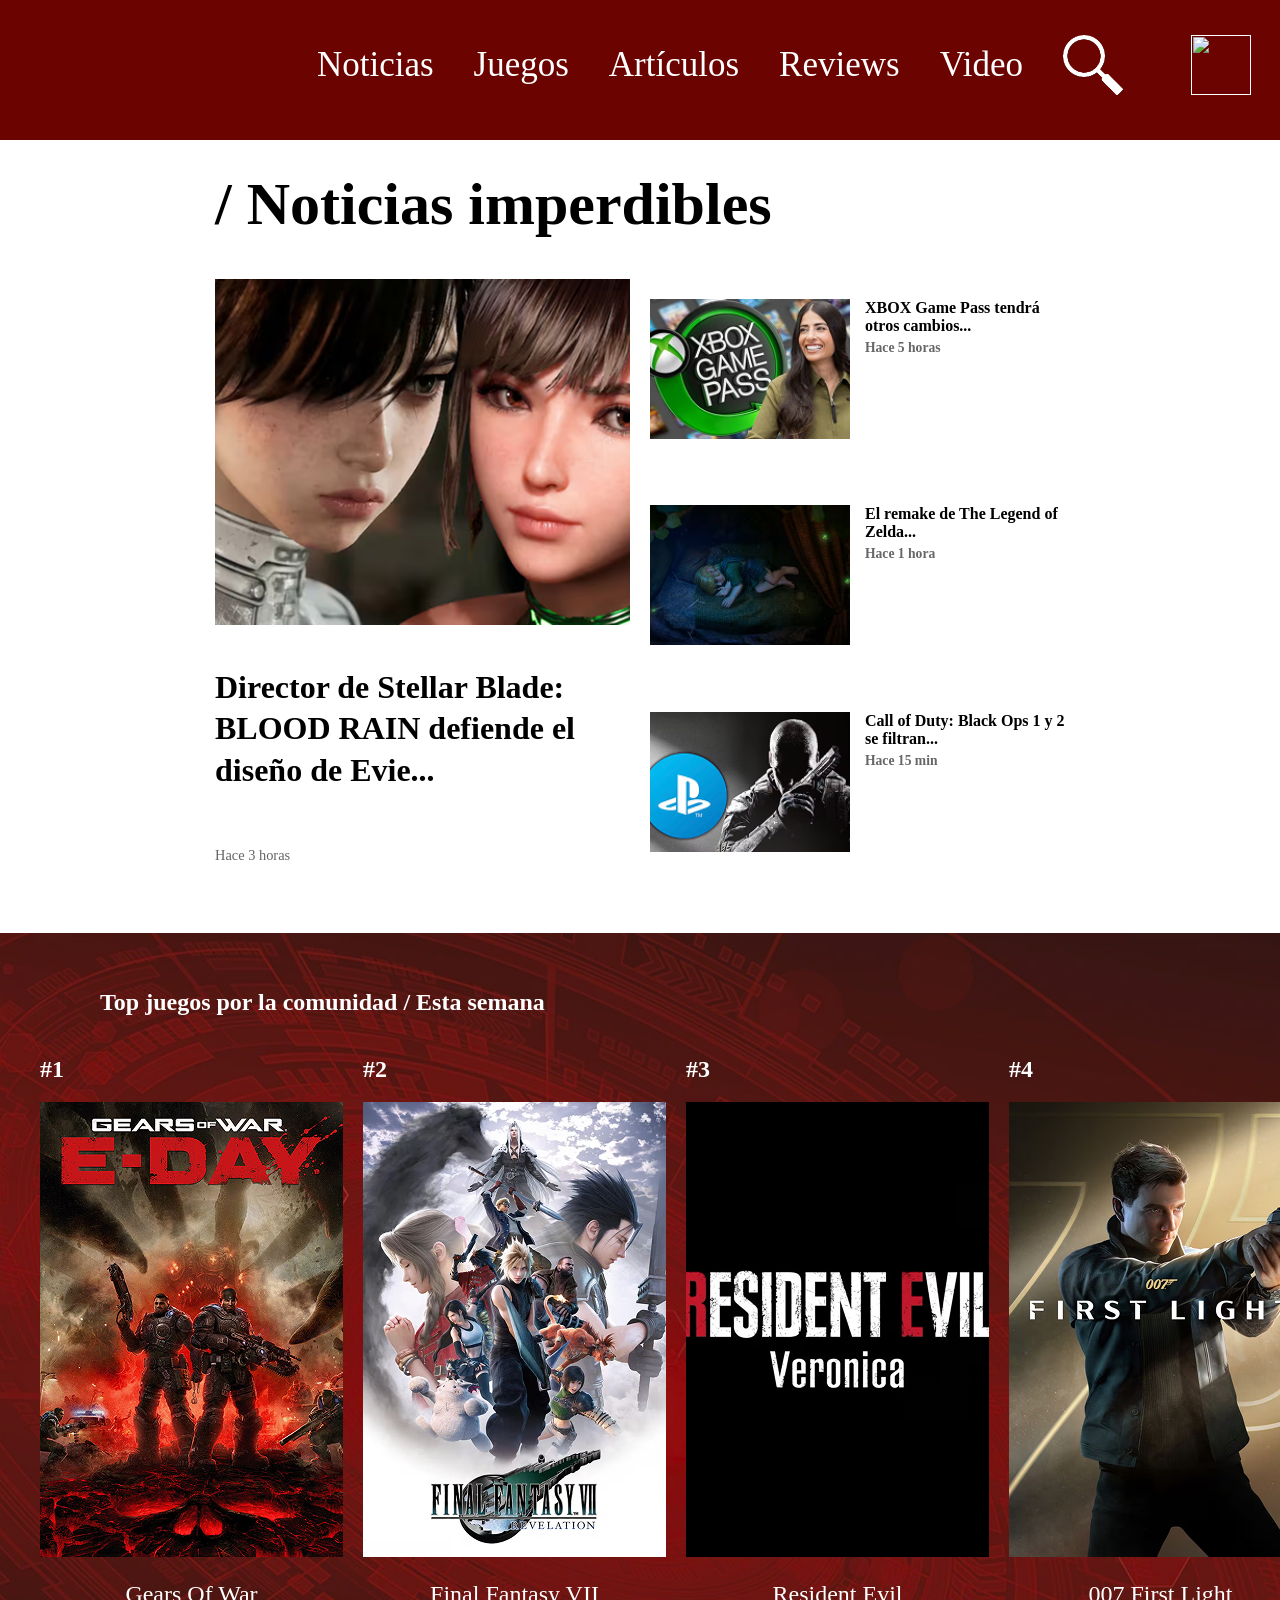
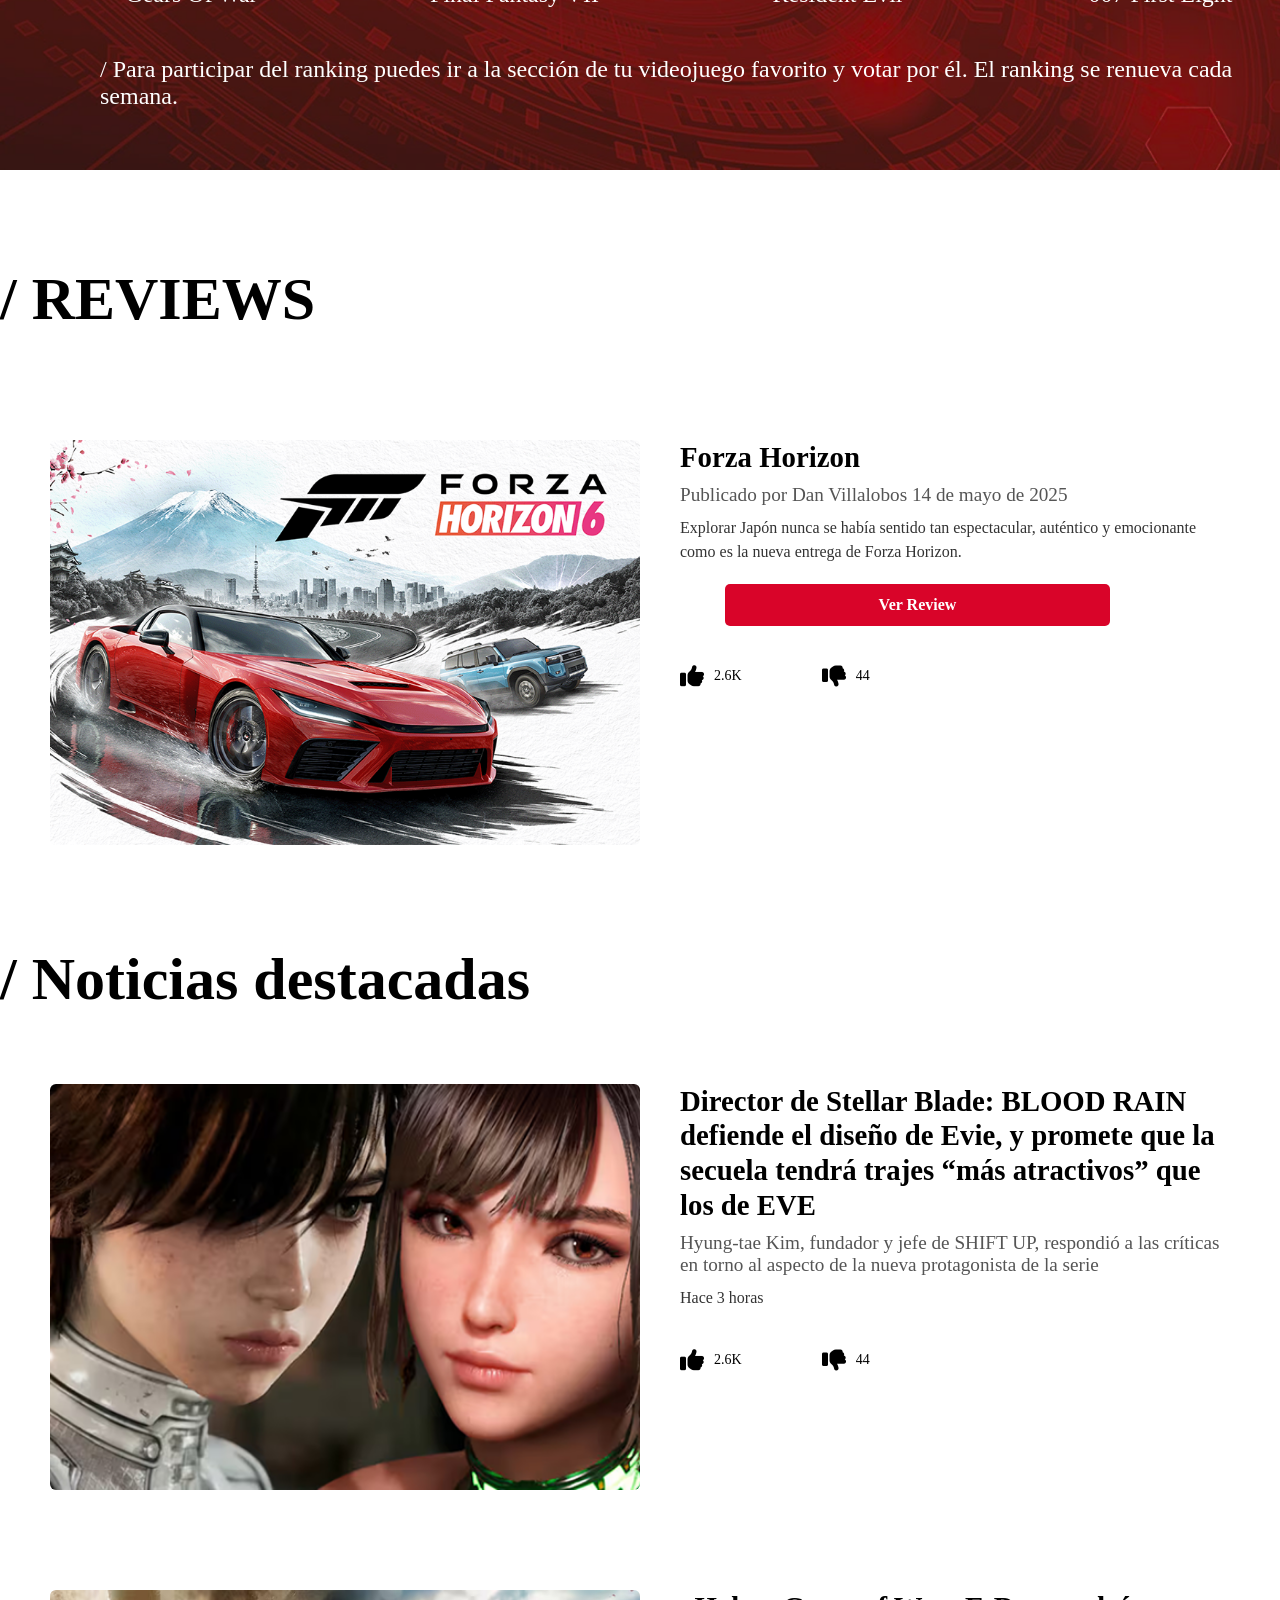
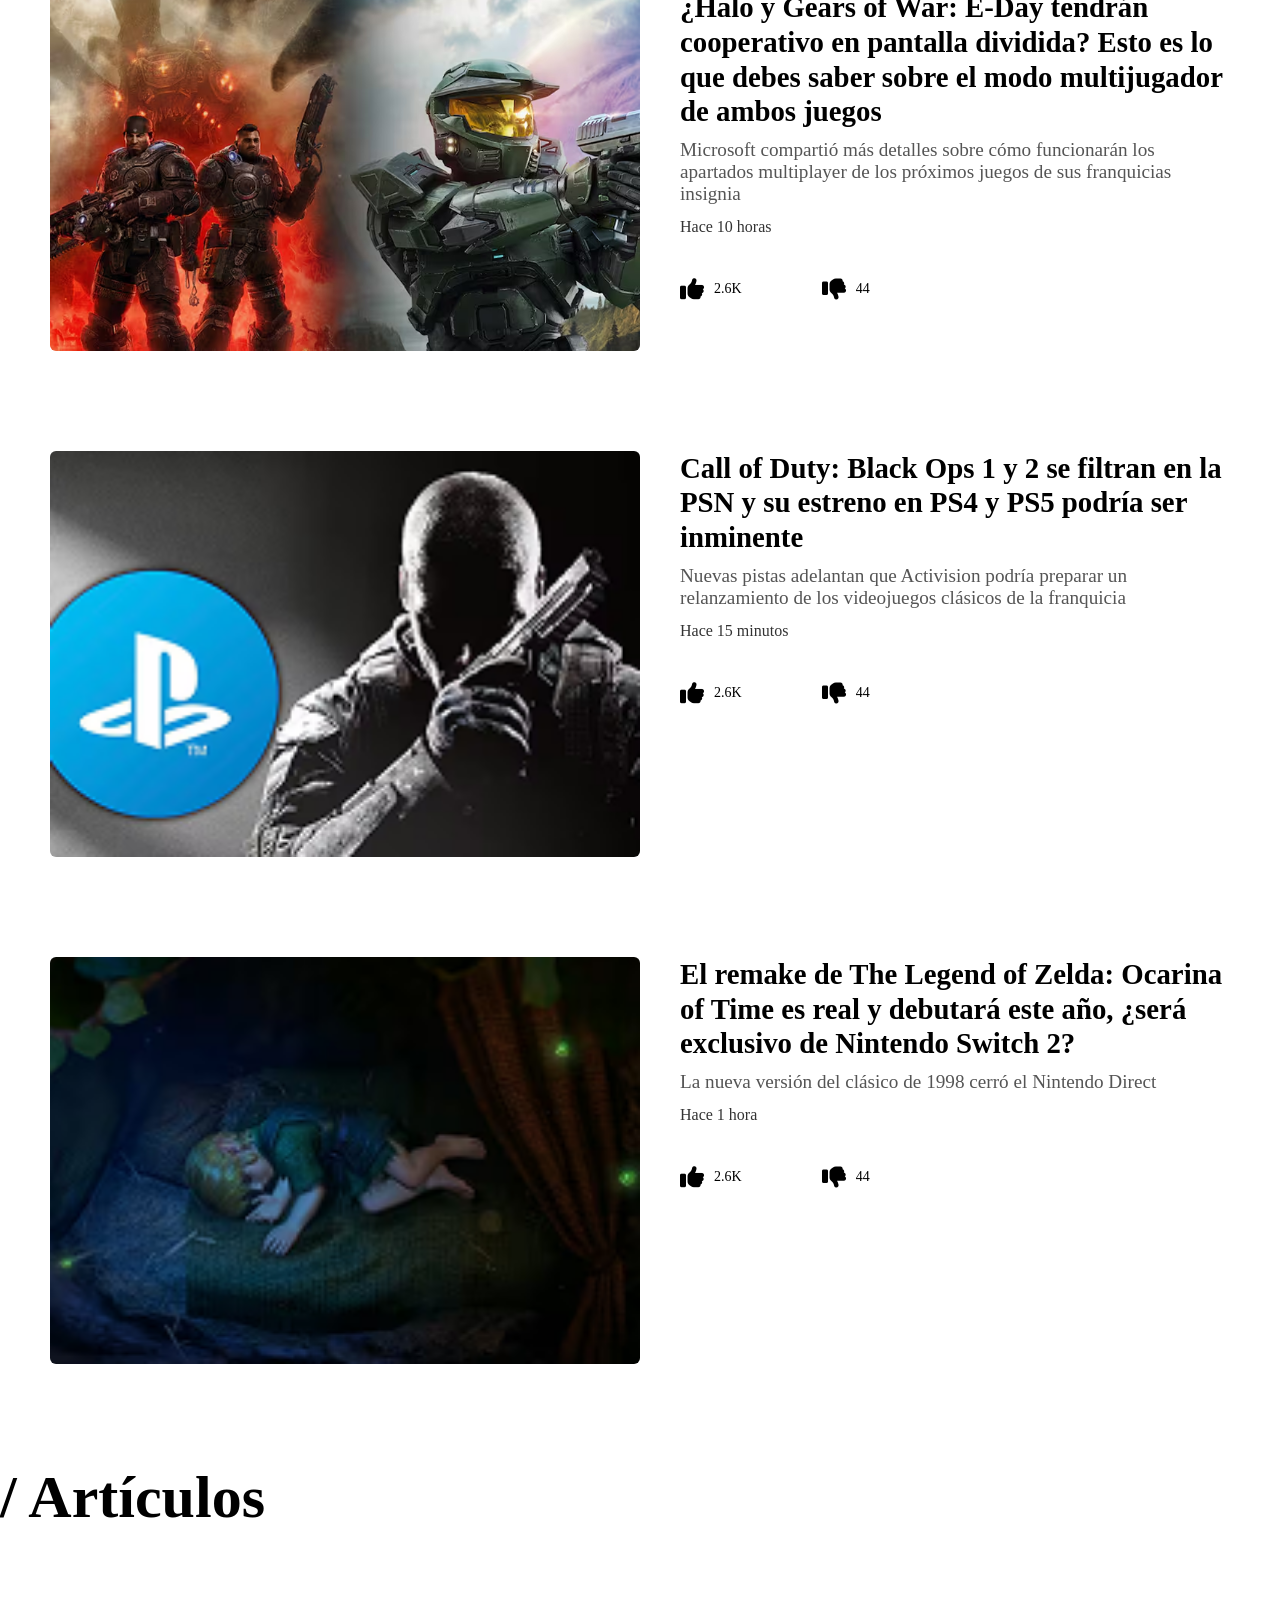
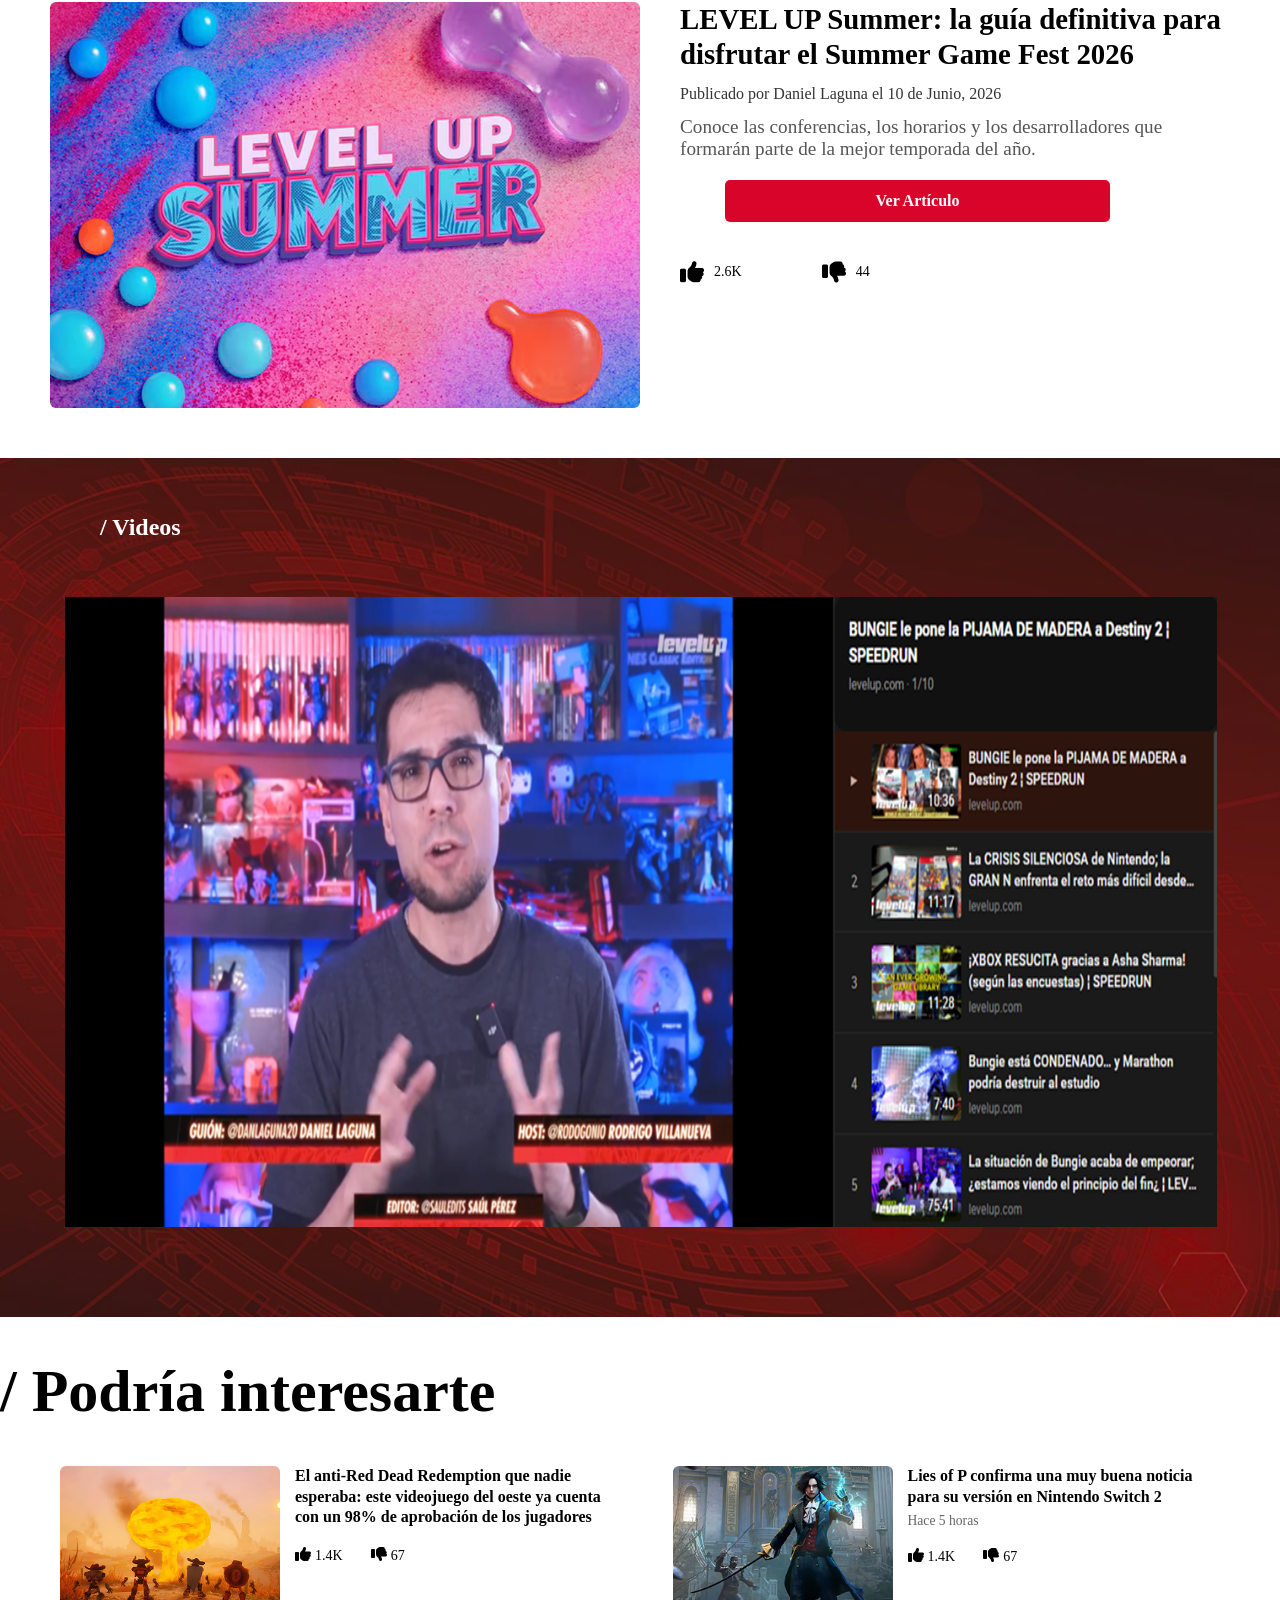
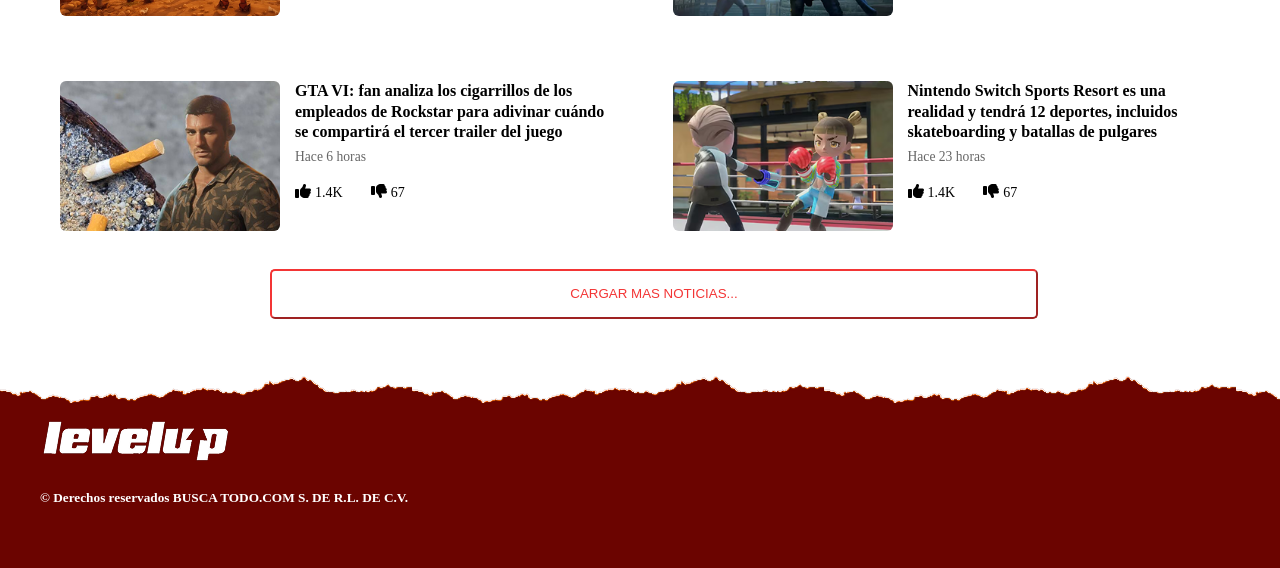
==== LevelUp/index.html @ 2a10799b "fix: ubicacion boton cargar noticias" ====
<html lang="es">
  <head>
    <title>LevelUp</title>
    <meta charset="UTF-8" />
    <meta name="viewport" content="width=device-width, initial-scale=1.0" />
    <meta name="description" content="LevelUp" />
    <link rel="stylesheet" href="estilitos.css" />

    <!-- Font Awesome -->
    <link
      rel="stylesheet"
      href="https://cdnjs.cloudflare.com/ajax/libs/font-awesome/6.5.1/css/all.min.css"
    />
    <meta name="viewport" content="width=device-width,initial-scale=1" />
  </head>
  <body>
    <header>
      <nav>
        <a href="./index.html" id="logo">
          <img src="imgs/Logo_LevelUp.png" alt="" />
        </a>
        <ul class="menu-nav">
          <li><a href="./Noticias.html">Noticias</a></li>
          <li><a href="./juegos.html">Juegos</a></li>
          <li><a href="./articulos.html">Artículos</a></li>
          <li><a href="./Reviews.html">Reviews</a></li>
          <li><a href="#Video">Video</a></li>
          <li>
            <p class="naveg-texto">Buscar</p>
            <img class="navegacion" src="Imgs/lupaNave.png" alt="" />
          </li>
        </ul>

        <a id="perfil-login" href="">
          <img class="perfil-img" src="imgs/perfilNo.png" alt="" />
        </a>
        <input type="checkbox" id="menu-toggle" />
        <label for="menu-toggle" class="hamburguesa">
          <span></span>
          <span></span>
          <span></span>
        </label>
      </nav>
    </header>
    <!-- SECCION DE NOTICIAS PRINCIPAL -->
    <section id="Noticias">
      <h1 class="títulosSección">/ Noticias imperdibles</h1>

      <article class="principal">
        <img src="./Imgs/1_Stellar_Blade.png" alt="" />
        <h2 class="títulosArtículos">
          Director de Stellar Blade: BLOOD RAIN defiende el diseño de Evie...
        </h2>
        <p>Hace 3 horas</p>
      </article>

      <article class="secundario">
        <img src="./Imgs/2_XBOX.png" alt="" />
        <h2 class="títulosArtículos">
          XBOX Game Pass tendrá otros cambios...
          <p>Hace 5 horas</p>
        </h2>
      </article>

      <article class="secundario">
        <img src="./Imgs/3.png" alt="" />
        <h2 class="títulosArtículos">
          El remake de The Legend of Zelda...
          <p>Hace 1 hora</p>
        </h2>
      </article>

      <article class="secundario">
        <img src="./Imgs/4_Call_Of_Duty.png" alt="" />
        <h2 class="títulosArtículos">
          Call of Duty: Black Ops 1 y 2 se filtran...
          <p>Hace 15 min</p>
        </h2>
      </article>
    </section>
    <br />
    <br />
    <br />
    <!-- SECCION CARRUSEL -->

    <section class="fondoCarrusel">
      <br />
      <br />
      <h1 class="títuloCarrusel">Top juegos por la comunidad / Esta semana</h1>
      <ul class="carrusel">
        <li>
          <h2 class="carrusel-pos">#1</h2>
          <img
            class="img-carrusel"
            src="./Imgs/Juegos/1_Gears_Of_War.png"
            alt=""
          />
          <p class="carrusel-nom">Gears Of War</p>
        </li>
        <li>
          <h2 class="carrusel-pos">#2</h2>
          <img
            class="img-carrusel"
            src="./Imgs/Juegos/2_Final_Fantasy_VII.png"
            alt=""
          />
          <p class="carrusel-nom">Final Fantasy VII</p>
        </li>
        <li>
          <h2 class="carrusel-pos">#3</h2>
          <img
            class="img-carrusel"
            src="./Imgs/Juegos/3_Resident_Evil.png"
            alt=""
          />
          <p class="carrusel-nom">Resident Evil</p>
        </li>
        <li>
          <h2 class="carrusel-pos">#4</h2>
          <img
            class="img-carrusel"
            src="./Imgs/Juegos/4_007_First_Light.png"
            alt=""
          />
          <p class="carrusel-nom">007 First Light</p>
        </li>
        <li>
          <h2 class="carrusel-pos">#5</h2>
          <img
            class="img-carrusel"
            src="./Imgs/Juegos/5_Ace_Combat.png"
            alt=""
          />
          <p class="carrusel-nom">Ace Combat</p>
        </li>
        <li>
          <h2 class="carrusel-pos">#6</h2>
          <img
            class="img-carrusel"
            src="./Imgs/Juegos/6_Mouse_P.I.png"
            alt=""
          />
          <p class="carrusel-nom">Mouse P.I</p>
        </li>
        <li>
          <h2 class="carrusel-pos">#7</h2>
          <img
            class="img-carrusel"
            src="./Imgs/Juegos/7_Realm_Of_Ink.png"
            alt=""
          />
          <p class="carrusel-nom">Realm Of Ink</p>
        </li>
        <li>
          <h2 class="carrusel-pos">#8</h2>
          <img
            class="img-carrusel"
            src="./Imgs/Juegos/8_Pokémon_Champions.png"
            alt=""
          />
          <p class="carrusel-nom">Pokémon Champions</p>
        </li>
        <li>
          <h2 class="carrusel-pos">#9</h2>
          <img
            class="img-carrusel"
            src="./Imgs/Juegos/9_Crimson_Desert.png"
            alt=""
          />
          <p class="carrusel-nom">Crimson Desert</p>
        </li>
        <li>
          <h2 class="carrusel-pos">#10</h2>
          <img
            class="img-carrusel"
            src="./Imgs/Juegos/10_Forza_Horizon_6.png"
            alt=""
          />
          <p class="carrusel-nom">Forza Horizon 6</p>
        </li>
      </ul>

      <p class="títuloCarrusel">
        / Para participar del ranking puedes ir a la sección de tu videojuego
        favorito y votar por él. El ranking se renueva cada semana.
      </p>
      <br />
      <br />
    </section>
    <br />
    <br />
    <br />
    <!-- SECCION REVIEWS -->
    <h1 class="títulosSección">/ REVIEWS</h1>
    <br />
    <br />
    <section>
      <article id="review-card">
        <img src="./Imgs/Review_Grande.png" alt="Imagen del juego" />
        <div class="contenido">
          <h1>Forza Horizon</h1>
          <h2>Publicado por Dan Villalobos 14 de mayo de 2025</h2>
          <p>
            Explorar Japón nunca se había sentido tan espectacular, auténtico y
            emocionante como es la nueva entrega de Forza Horizon.
          </p>
          <a href="Review.html" class="btn-review">Ver Review</a>
          <!-- Valoración -->

          <div class="rating-actions">
            <div class="reaction">
              <i class="fa-solid fa-thumbs-up"></i>
              <span>2.6K</span>
            </div>

            <div class="reaction">
              <i class="fa-solid fa-thumbs-down"></i>
              <span>44</span>
            </div>
          </div>
        </div>
      </article>
    </section>

    <!-- SECCION NOTICIAS DESTACADAS -->

    <section>
      <h1 class="títulosSección">/ Noticias destacadas</h1>

      <article id="review-card">
        <img src="./Imgs/1_Stellar_Blade.png" alt="Imagen del juego" />
        <div class="contenido">
          <h1>
            Director de Stellar Blade: BLOOD RAIN defiende el diseño de Evie, y
            promete que la secuela tendrá trajes “más atractivos” que los de EVE
          </h1>
          <h2>
            Hyung-tae Kim, fundador y jefe de SHIFT UP, respondió a las críticas
            en torno al aspecto de la nueva protagonista de la serie
          </h2>
          <p>Hace 3 horas</p>
          <!-- Valoración -->

          <div class="rating-actions">
            <div class="reaction">
              <i class="fa-solid fa-thumbs-up"></i>
              <span>2.6K</span>
            </div>

            <div class="reaction">
              <i class="fa-solid fa-thumbs-down"></i>
              <span>44</span>
            </div>
          </div>
        </div>
      </article>

      <article id="review-card">
        <img
          src="./Imgs/Noticias/Noticia_Halo_GOW.png"
          alt="Imagen del juego"
        />
        <div class="contenido">
          <a class="noticiaSuelta" href="./NoticiaSuelta.html"
            ><h1>
              ¿Halo y Gears of War: E-Day tendrán cooperativo en pantalla
              dividida? Esto es lo que debes saber sobre el modo multijugador de
              ambos juegos
            </h1></a
          >
          <h2>
            Microsoft compartió más detalles sobre cómo funcionarán los
            apartados multiplayer de los próximos juegos de sus franquicias
            insignia
          </h2>
          <p>Hace 10 horas</p>

          <!-- Valoración -->

          <div class="rating-actions">
            <div class="reaction">
              <i class="fa-solid fa-thumbs-up"></i>
              <span>2.6K</span>
            </div>

            <div class="reaction">
              <i class="fa-solid fa-thumbs-down"></i>
              <span>44</span>
            </div>
          </div>
        </div>
      </article>
      <article id="review-card">
        <img src="./Imgs/4_Call_Of_Duty.png" alt="Imagen del juego" />
        <div class="contenido">
          <h1>
            Call of Duty: Black Ops 1 y 2 se filtran en la PSN y su estreno en
            PS4 y PS5 podría ser inminente
          </h1>
          <h2>
            Nuevas pistas adelantan que Activision podría preparar un
            relanzamiento de los videojuegos clásicos de la franquicia
          </h2>
          <p>Hace 15 minutos</p>
          <!-- Valoración -->

          <div class="rating-actions">
            <div class="reaction">
              <i class="fa-solid fa-thumbs-up"></i>
              <span>2.6K</span>
            </div>

            <div class="reaction">
              <i class="fa-solid fa-thumbs-down"></i>
              <span>44</span>
            </div>
          </div>
        </div>
      </article>
      <article id="review-card">
        <img src="./Imgs/3.png" alt="Imagen del juego" />
        <div class="contenido">
          <h1>
            El remake de The Legend of Zelda: Ocarina of Time es real y debutará
            este año, ¿será exclusivo de Nintendo Switch 2?
          </h1>
          <h2>La nueva versión del clásico de 1998 cerró el Nintendo Direct</h2>
          <p>Hace 1 hora</p>
          <!-- Valoración -->

          <div class="rating-actions">
            <div class="reaction">
              <i class="fa-solid fa-thumbs-up"></i>
              <span>2.6K</span>
            </div>

            <div class="reaction">
              <i class="fa-solid fa-thumbs-down"></i>
              <span>44</span>
            </div>
          </div>
        </div>
      </article>
    </section>

    <!-- SECCIÓN ARTÍCULOS -->

    <section>
      <h1 class="títulosSección">/ Artículos</h1>
      <article id="review-card">
        <img src="./Imgs/Artículo_Grande.png" alt="Imagen del juego" />
        <div class="contenido">
          <h1>
            LEVEL UP Summer: la guía definitiva para disfrutar el Summer Game
            Fest 2026
          </h1>
          <p>Publicado por Daniel Laguna el 10 de Junio, 2026</p>
          <h2>
            Conoce las conferencias, los horarios y los desarrolladores que
            formarán parte de la mejor temporada del año.
          </h2>
          <a href="Review.html" class="btn-review">Ver Artículo</a>
          <!-- Valoración -->

          <div class="rating-actions">
            <div class="reaction">
              <i class="fa-solid fa-thumbs-up"></i>
              <span>2.6K</span>
            </div>

            <div class="reaction">
              <i class="fa-solid fa-thumbs-down"></i>
              <span>44</span>
            </div>
          </div>
        </div>
      </article>
    </section>

    <section class="fondoCarrusel">
      <br />
      <br />
      <h1 class="títuloCarrusel">/ Videos</h1>
      <br />
      <br />
      <article>
        <img class="video-img" src="./Imgs/Video_Grande.png" alt="" />
      </article>
      <br />
      <br />
      <br />
      <br />
      <br />
    </section>

    <h1 class="títulosSección">/ Podría interesarte</h1>

    <section class="podria-interesarte articulitos">
      <article>
        <img src="./Imgs/Podría interesarte/Anti-RDR.png" alt="" />
        <div class="texto">
          <h2 class="títulosArtículos">
            El anti-Red Dead Redemption que nadie esperaba: este videojuego del
            oeste ya cuenta con un 98% de aprobación de los jugadores
          </h2>
          <!-- Valoración -->

          <div class="rating-actions reacciónChiquita">
            <div>
              <i class="fa-solid fa-thumbs-up"></i>
              <span>1.4K</span>
            </div>

            <div>
              <i class="fa-solid fa-thumbs-down"></i>
              <span>67</span>
            </div>
          </div>
        </div>
      </article>

      <article>
        <img src="./Imgs/Podría interesarte/Lies_Of_P.png" alt="" />
        <div class="texto">
          <h2 class="títulosArtículos">
            Lies of P confirma una muy buena noticia para su versión en Nintendo
            Switch 2
          </h2>
          <p>Hace 5 horas</p>
          <!-- Valoración -->

          <div class="rating-actions reacciónChiquita">
            <div>
              <i class="fa-solid fa-thumbs-up"></i>
              <span>1.4K</span>
            </div>

            <div>
              <i class="fa-solid fa-thumbs-down"></i>
              <span>67</span>
            </div>
          </div>
        </div>
      </article>

      <article>
        <img src="./Imgs/Podría interesarte/GTA_VI.png" alt="" />
        <div class="texto">
          <h2 class="títulosArtículos">
            GTA VI: fan analiza los cigarrillos de los empleados de Rockstar
            para adivinar cuándo se compartirá el tercer trailer del juego
          </h2>
          <p>Hace 6 horas</p>
          <!-- Valoración -->

          <div class="rating-actions reacciónChiquita">
            <div>
              <i class="fa-solid fa-thumbs-up"></i>
              <span>1.4K</span>
            </div>

            <div>
              <i class="fa-solid fa-thumbs-down"></i>
              <span>67</span>
            </div>
          </div>
        </div>
      </article>

      <article>
        <img src="./Imgs/Podría interesarte/Nintendo_SSR.png" alt="" />
        <div class="texto">
          <h2 class="títulosArtículos">
            Nintendo Switch Sports Resort es una realidad y tendrá 12 deportes,
            incluidos skateboarding y batallas de pulgares
          </h2>
          <p>Hace 23 horas</p>
          <!-- Valoración -->

          <div class="rating-actions reacciónChiquita">
            <div>
              <i class="fa-solid fa-thumbs-up"></i>
              <span>1.4K</span>
            </div>

            <div>
              <i class="fa-solid fa-thumbs-down"></i>
              <span>67</span>
            </div>
          </div>
        </div>
      </article>
    </section>
    <br />
    <button class="cargarNoticias">CARGAR MAS NOTICIAS...</button>
    <br />
    <br />
    <br />
    <br />
    <footer>
      <a href="https://www.levelup.com/"
        ><img src="" alt="" />
        <img src="./Imgs/Logo_LevelUp.png" alt="" />
      </a>
      <h5>&copy; Derechos reservados BUSCA TODO.COM S. DE R.L. DE C.V.</h5>
    </footer>
  </body>
</html>
---- LevelUp/estilitos.css ----
/*@font-face {
  font-family: "Bebas Neue";
    src: url("./Fuentes/BebasNeue-Regular.ttf") TENGO QUE DESCARGARLA Y CALLATE VISUAL;
}

@font-face {
  font-family: "Roboto";
  src: url("./Fuentes/NoSéPeroParaLosPárrafos.ttf");
}*/
* {
  box-sizing: border-box;
}

html,
body {
  width: 100%;
  max-width: 100%;
  margin: 0;
  padding: 0;
  overflow-x: hidden;
}
a {
  text-decoration: none;
}
.header-espaciado {
  padding: 64px;
}

img {
  height: auto;
  display: block;
}

/*===== Barra de Navegacion =====*/

nav {
  position: fixed;
  top: 0;
  left: 0;
  width: 100%;
  background-color: #6b0400;
  z-index: 1;
  display: flex;
  justify-content: space-around;
}
nav a {
  color: #fff;
  display: flex;
  text-align: center;
  text-decoration: none;
}

nav ul {
  font-family: "Bebas Neue";
  font-size: 48px;
}

nav li {
  font-size: 35px;
  margin-right: 10px;
  margin-top: 45px;
  display: inline-block;
}

#logo {
  margin-top: auto;
  margin-bottom: auto;
  margin-right: 160px;
  object-fit: cover;
  width: 70px;
  height: 50px;
}

.menu-nav {
  display: flex;
  gap: 30px;
  list-style: none;
  margin: 0;
  padding: 0;
}

/* Ocultar checkbox y hamburguesa en desktop */
#menu-toggle,
.hamburguesa {
  display: none;
}

.hamburguesa {
  flex-direction: column;
  gap: 5px;
  cursor: pointer;
}

.hamburguesa span {
  width: 25px;
  height: 3px;
  background: #ffffff;
  transition: 0.3s;
}

.navegacion {
  width: 60px;
  height: 60px;
  margin-top: -10px;
  margin-bottom: 45px;
  filter: invert(100%);
}

.naveg-texto {
  display: none;
}

/*===== PERFIL LOGIN =====*/
.perfil-img {
  height: 60px;
  width: 60px;
  margin-top: 35px;
  margin-bottom: 45px;
}

/*===== SECCION NOTICIAS =====*/
.títulosSección {
  font-size: 60px;
}

.títulosArtículos {
  font-size: 40px;
}

.títulosArtículos:hover {
  color: #f33535;
}

#noticias {
  padding-top: 120px;
  display: grid;
  grid-template-columns: 1fr 1fr;
  grid-auto-rows: auto;
  gap: 20px;
  max-width: 850px;
  margin: 0 auto;
}

.títulosSección {
  grid-column: 1 / 3;
  margin-bottom: 20px;
}

/* Artículo grande - columna 1, filas 2 en adelante */
.principal {
  grid-column: 1 / 2;
  grid-row: 2 / span 3; /* Empieza en fila 2 y ocupa 3 filas */
  display: flex;
  flex-direction: column;
  gap: 15px;
  height: 600px;
}

.principal img {
  align-items: center;
  width: 100%;
  height: 100%;
  object-fit: cover;
}

.principal h2 {
  font-size: 2rem;
  line-height: 1.3;
}

.principal p {
  font-size: 0.9rem;
  color: #666;
}

/* Artículos chicos - columna 2 */
.secundario {
  grid-column: 2;
  display: flex;
  gap: 15px;
  margin-bottom: -29px;
  margin-top: 20px;
  align-items: flex-start;
}

.secundario img {
  width: 200px;
  height: 140px;
  object-fit: cover;
  flex-shrink: 0;
}

.secundario .títulosArtículos {
  font-size: 1rem;
  margin: 0;
}

.secundario p {
  font-size: 0.85rem;
  color: #666;
  margin-top: 5px;
}

.secundario .texto {
  display: flex;
  flex-direction: column;
  gap: 5px;
}

article {
  padding: 0;
  margin-bottom: 0;
}

p {
  font-size: 24px;
}

/*===== CARRUSEL =====*/
.carrusel img:hover {
  transition: 0.5s;
  border: 4px solid #f33535;
  scale: 1.1;
}
.títuloCarrusel {
  color: #fff;
  text-align: left;
  margin-left: 100px;
}
ul.carrusel {
  display: flex;
  overflow-x: scroll;
  scroll-snap-type: mandatory;
  scrollbar-width: none;
  list-style: none;
}
ul.carrusel li {
  margin-right: 20px;
  scroll-snap-align: start;
}
.fondoCarrusel {
  background-image: url("./Imgs/Top_Juegos.png");
  background-size: cover;
  background-position: center;
  background-repeat: no-repeat;
}
.carrusel-pos {
  color: white;
}
.carrusel-nom {
  color: white;
  text-align: center;
}

/*===== SECCIÓN REVIEWS =====*/

#review-card {
  display: flex;
  gap: 40px;
  align-items: flex-start;
  padding: 50px;
  border-radius: 8px;
}

#review-card img {
  width: 50%;
  height: 20%;
  object-fit: cover;
  flex-shrink: 0; /* Evita que la imagen se encoja */
  /*Del flex-shrink no sabía, gracias.*/
  border-radius: 6px;
}

.contenido {
  display: flex;
  flex-direction: column;
  gap: 10px;
}

.contenido h1 {
  color: black;
  font-size: 1.8rem;
  margin: 0;
  line-height: 1.2;
}

.contenido h1:hover {
  color: #f33535;
}

.contenido h2 {
  font-size: 1.2rem;
  margin: 0;
  font-weight: 400;
  color: #555;
}

.contenido p {
  font-size: 1rem;
  margin: 0;
  color: #333;
  line-height: 1.5;
}

.btn-review {
  display: inline-block;
  background: #d90429; /* Rojo */
  color: white;
  padding: 12px 24px;
  text-decoration: none;
  border-radius: 5px;
  font-weight: 600;
  width: 70%;
  height: 20%;
  margin-top: 10px;
  margin-left: 45px;
  transition: background 0.2s;
  text-align: center;
}

.btn-review:hover {
  background: #a0031f; /* Rojo más oscuro al pasar el mouse */
}

/*===== SECCION NOTICIAS DESTACADOS =====*/

/*===== SECCION ARTÍCULOS =====*/

/*===== SECCION VIDEOS =====*/
.video-img {
  width: 90%;
  height: 70%;
  margin-left: 65px;
}

/*===== PODRÍA INTERESARTE =====*/

.podria-interesarte {
  display: grid;
  grid-template-columns: 1fr 1fr; /* 2 columnas iguales */
  gap: 25px;
  max-width: 1200px;
  margin: 0 auto;
}

.podria-interesarte article {
  display: flex;
  gap: 15px;
  align-items: flex-start;
  padding: 20px;
  margin-left: 0px;
}

.podria-interesarte article img {
  width: 220px;
  height: 150px;
  object-fit: cover;
  flex-shrink: 0;
  border-radius: 6px;
}

.podria-interesarte .texto {
  display: flex;
  flex-direction: column;
  gap: 6px;
}

.podria-interesarte .títulosArtículos {
  font-size: 1rem;
  margin: 0;
  line-height: 1.3;
}

.podria-interesarte p {
  font-size: 0.85rem;
  color: #666;
  margin: 0;
}

/* ----- VALORACIÓN ----- */

.rating {
  text-align: center;
  margin-bottom: 50px;
}

.rating h3 {
  margin-bottom: 25px;
  margin-left: -280px;
  font-size: 20px;
}

.rating-actions {
  display: flex;
  flex-direction: row;
  justify-content: start;
  align-items: center;
  margin-top: 28px;
  gap: 80px;
}

.reaction {
  display: flex;
  align-items: center;
  gap: 10px;
}

.reaction i {
  font-size: 24px;
  color: black;
}

.reaction span {
  font-size: 14px;
}

/* ----- Versión chiquita. ----- */

.reacciónChiquita {
  font-size: 16px;
  display: flex;
  flex-direction: row;
  align-items: center;
  justify-content: left;
  margin-top: 12px;
  gap: 28px;
}

.reacciónChiquita span {
  font-size: 14px;
}

/*===== PIE DE PÁGINA =====*/

footer {
  background-image: url("./Imgs/Textura_Footer_Mobile.png");
  color: #fff;
  text-align: left;
  padding: 40px;
}

html {
  scroll-behavior: smooth;
}

.cargarNoticias {
  width: 60%;
  height: 50px;
  display: inline-block;
  background: white;
  color: #f33535;
  border-color: #f33535;
  padding: 12px 24px;
  text-decoration: none;
  border-radius: 5px;
  margin-left: 270px;
}

.cargarNoticias:hover {
  background: #f33535;
  color: white;
  cursor: pointer;
  border-color: transparent;
}

/* Responsive para 412px x 932px */
@media (max-width: 412px) {
  /*NAV MOBILE*/
  nav {
    height: 80px;
  }
  .menu-nav {
    position: absolute;
    top: 100%;
    left: 85px;
    right: 0;
    background: #000000;
    flex-direction: column;
    gap: 0;
    display: none;
    border-top: 1px solid #ddd;
    z-index: 100;
    width: 80%;
  }
  #logo {
    order: 1;
    width: 30px;
    height: 50px;
    margin-top: 15px;
  }
  .navegacion {
    order: 3;
    width: 30px;
    height: 30px;
    margin-left: auto;
    margin-right: 60px;
    margin-top: -55px;
    filter: invert(100%);
  }
  .naveg-texto {
    font-family: "Bebas Neue";
    display: block;
    font-size: 40px;
    color: white;
    margin-top: 0px;
    margin-bottom: 25px;
    margin-left: 100px;
  }
  #perfil-login {
    order: 4;
    align-items: center;
    margin-left: 0px;
    margin-top: 25px;
  }
  .perfil-img {
    width: 30px;
    height: 30px;
    margin-top: auto;
    margin-left: 15px;
  }
  .menu-nav li a {
    display: block;
    padding: 15px 20px;
    border-bottom: 1px solid #eee;
  }

  .hamburguesa {
    display: flex;
    order: 4;
    margin-top: 30px;
    color: #fff;
  }
  nav:has(#menu-toggle:checked) .menu-nav {
    display: flex;
  }
  nav:has(#menu-toggle:checked) .hamburguesa span:nth-child(1) {
    transform: rotate(45deg) translate(8px, 8px);
  }
  nav:has(#menu-toggle:checked) .hamburguesa span:nth-child(2) {
    opacity: 0;
  }
  nav:has(#menu-toggle:checked) .hamburguesa span:nth-child(3) {
    transform: rotate(-45deg) translate(7px, -7px);
  }
  /*===== SECCION NOTICIAS =====*/
  .títulosSección {
    font-size: 35px;
    margin-left: 30px;
  }

  .títulosArtículos {
    font-size: 40px;
  }

  .títulosArtículos:hover {
    color: #f33535;
  }
  /* seccion noticias */

  #noticias {
    padding-top: 120px;
    display: grid;
    gap: 20px;
    max-width: 400px;
    grid-template-columns: 0fr 0fr;
    grid-auto-rows: auto;
    margin-bottom: auto;
  }

  .títulosSección {
    grid-column: 1 / 3;
    margin-bottom: 20px;
  }

  .principal {
    grid-column: 2 / 2;
    grid-row: 2 / span 3;
    display: flex;
    flex-direction: column;
    gap: 15px;
    width: 300px;
    height: 310px;
    margin-left: 30px;
  }

  .principal img {
    align-items: center;
    width: 100%;
    height: 85%;
    object-fit: contain;
  }

  .principal h2 {
    font-size: 15px;
    line-height: 1.3;
    width: 300px;
  }

  .principal p {
    font-size: 0.9rem;
    color: #666;
    width: 300px;
  }

  /* Artículos chicos - columna 2 */
  .secundario {
    grid-column: 2;
    display: flex;
    gap: 15px;
    margin-bottom: -29px;
    margin-top: 20px;
    width: 320px;
    height: 120px;
    align-items: flex-start;
  }

  .secundario img {
    width: 140px;
    height: 100px;
    object-fit: cover;
    flex-shrink: 0;
  }

  .secundario .títulosArtículos {
    font-size: 15px;
    margin: 0;
  }

  .secundario p {
    font-size: 10px;
    color: #666;
    margin-top: 5px;
  }

  .secundario .texto {
    display: flex;
    flex-direction: column;
    gap: 5px;
  }

  article {
    padding: 0;
    margin-bottom: 0;
  }

  p {
    font-size: 24px;
  }

  /*===== CARRUSEL =====*/
  .carrusel img:hover {
    transition: 0.5s;
    border: 4px solid #f33535;
    scale: 1.1;
  }
  .img-carrusel {
    width: 210px;
    height: 310px;
  }
  .títuloCarrusel {
    color: #fff;
    text-align: left;
    margin-left: 20px;
    font-size: 20px;
  }
  ul.carrusel {
    display: flex;
    overflow-x: scroll;
    scroll-snap-type: mandatory;
    scrollbar-width: none;
    list-style: none;
  }
  ul.carrusel li {
    margin-right: 20px;
    scroll-snap-align: start;
  }
  .fondoCarrusel {
    background-image: url("./Imgs/Top_Juegos.png");
    background-size: cover;
    background-position: center;
    background-repeat: no-repeat;
  }
  .carrusel-pos {
    color: white;
    font-size: 25px;
  }
  .carrusel-nom {
    color: white;
    text-align: center;
    font-size: 25px;
  }

  /*===== review mobioñe =====*/

  #review-card {
    display: flex;
    gap: 25px;
    flex-direction: column;
    align-items: stretch;
    padding: 30px;
    border-radius: 8px;
  }

  #review-card img {
    width: 100%;
    height: 280px;
    object-fit: cover;
    flex-shrink: 0; /* Evita que la imagen se encoja */
    /*Del flex-shrink no sabía, gracias.*/
    border-radius: 6px;
  }

  .contenido {
    display: flex;
    flex-direction: column;
    gap: 10px;
    align-items: flex-start;
  }

  .contenido h1 {
    font-size: 1.8rem;
    margin: 0;
    line-height: 1.2;
  }

  .contenido h2 {
    font-size: 1.2rem;
    margin: 0;
    font-weight: 400;
    color: #555;
  }

  .contenido p {
    font-size: 1rem;
    margin: 0;
    color: #333;
    line-height: 1.5;
  }

  .btn-review {
    display: inline-block;
    background: #d90429; /* Rojo */
    color: white;
    padding: 12px 24px;
    text-decoration: none;
    border-radius: 5px;
    font-weight: 600;
    width: auto;
    height: 2auto;
    margin-top: 10px;
    margin-left: 0px;
    transition: background 0.2s;
    text-align: center;
    align-self: flex-start;
  }

  .btn-review:hover {
    background: #a0031f; /* Rojo más oscuro al pasar el mouse */
  }

  /* seccion videos */

  .video-img {
    width: 350px;
    height: 200px;
    margin-left: 30px;
  }

  /*===== PODRIA INTERESARTE =====*/

  .podria-interesarte {
    display: flex;
    flex-direction: column;
    grid-template-columns: 1fr 1fr; /* 2 columnas iguales */
    gap: 25px;
    max-width: 1200px;
    margin: 0 auto;
  }

  .podria-interesarte article {
    display: flex;
    gap: 15px;
    align-items: flex-start;
    padding: 20px;
    margin-left: 0px;
  }

  .podria-interesarte article img {
    width: 220px;
    height: 150px;
    object-fit: cover;
    flex-shrink: 0;
    border-radius: 6px;
  }

  .podria-interesarte .texto {
    display: flex;
    flex-direction: column;
    gap: 6px;
  }

  .podria-interesarte .títulosArtículos {
    font-size: 15px;
    margin: 0;
    line-height: 1.3;
  }

  .podria-interesarte p {
    font-size: 0.85rem;
    color: #666;
    margin: 0;
  }

  .cargarNoticias {
    width: 100%;
    height: 50px;
    display: inline-block;
    background: white; /* Rojo */
    color: #d90429;
    border-color: #d90429;
    padding: 12px 24px;
    text-decoration: none;
    border-radius: 5px;
  }

  .títulosArtículos {
    font-size: 40px;
  }

  .títulosArtículos:hover {
    color: #f33535;
  }
  /* seccion noticias */

  #noticias {
    padding-top: 120px;
    display: grid;
    gap: 20px;
    max-width: 400px;
    grid-template-columns: 0fr 0fr;
    grid-auto-rows: auto;
    margin-bottom: auto;
  }

  .títulosSección {
    grid-column: 1 / 3;
    margin-bottom: 20px;
  }

  .principal {
    grid-column: 2 / 2;
    grid-row: 2 / span 3;
    display: flex;
    flex-direction: column;
    gap: 15px;
    width: 300px;
    height: 310px;
    margin-left: 30px;
  }

  .principal img {
    align-items: center;
    width: 100%;
    height: 85%;
    object-fit: contain;
  }

  .principal h2 {
    font-size: 15px;
    line-height: 1.3;
    width: 300px;
  }

  .principal p {
    font-size: 0.9rem;
    color: #666;
    width: 300px;
  }

  /* Artículos chicos - columna 2 */
  .secundario {
    grid-column: 2;
    display: flex;
    gap: 15px;
    margin-bottom: -29px;
    margin-top: 20px;
    width: 320px;
    height: 120px;
    align-items: flex-start;
  }

  .secundario img {
    width: 140px;
    height: 100px;
    object-fit: cover;
    flex-shrink: 0;
  }

  .secundario .títulosArtículos {
    font-size: 15px;
    margin: 0;
  }

  .secundario p {
    font-size: 10px;
    color: #666;
    margin-top: 5px;
  }

  .secundario .texto {
    display: flex;
    flex-direction: column;
    gap: 5px;
  }

  article {
    padding: 0;
    margin-bottom: 0;
  }

  p {
    font-size: 24px;
  }

  /*===== CARRUSEL =====*/
  .carrusel img:hover {
    transition: 0.5s;
    border: 4px solid #f33535;
    scale: 1.1;
  }
  .img-carrusel {
    width: 210px;
    height: 310px;
  }
  .títuloCarrusel {
    color: #fff;
    text-align: left;
    margin-left: 20px;
    font-size: 20px;
  }
  ul.carrusel {
    display: flex;
    overflow-x: scroll;
    scroll-snap-type: mandatory;
    scrollbar-width: none;
    list-style: none;
  }
  ul.carrusel li {
    margin-right: 20px;
    scroll-snap-align: start;
  }
  .fondoCarrusel {
    background-image: url("./Imgs/Top_Juegos.png");
    background-size: cover;
    background-position: center;
    background-repeat: no-repeat;
  }
  .carrusel-pos {
    color: white;
    font-size: 25px;
  }
  .carrusel-nom {
    color: white;
    text-align: center;
    font-size: 25px;
  }

  /*===== review mobioñe =====*/

  #review-card {
    display: flex;
    gap: 25px;
    flex-direction: column;
    align-items: stretch;
    padding: 30px;
    border-radius: 8px;
  }

  #review-card img {
    width: 100%;
    height: 280px;
    object-fit: cover;
    flex-shrink: 0; /* Evita que la imagen se encoja */
    /*Del flex-shrink no sabía, gracias.*/
    border-radius: 6px;
  }

  .contenido {
    display: flex;
    flex-direction: column;
    gap: 10px;
    align-items: flex-start;
  }

  .contenido h1 {
    font-size: 1.8rem;
    margin: 0;
    line-height: 1.2;
  }

  .contenido h2 {
    font-size: 1.2rem;
    margin: 0;
    font-weight: 400;
    color: #555;
  }

  .contenido p {
    font-size: 1rem;
    margin: 0;
    color: #333;
    line-height: 1.5;
  }

  .btn-review {
    display: inline-block;
    background: #d90429; /* Rojo */
    color: white;
    padding: 12px 24px;
    text-decoration: none;
    border-radius: 5px;
    font-weight: 600;
    width: auto;
    height: 2auto;
    margin-top: 10px;
    margin-left: 0px;
    transition: background 0.2s;
    text-align: center;
    align-self: flex-start;
  }

  .btn-review:hover {
    background: #a0031f; /* Rojo más oscuro al pasar el mouse */
  }

  /* seccion videos */

  .video-img {
    width: 350px;
    height: 200px;
    margin-left: 30px;
  }

  /*===== PODRIA INTERESARTE =====*/

  .podria-interesarte {
    display: flex;
    flex-direction: column;
    grid-template-columns: 1fr 1fr; /* 2 columnas iguales */
    gap: 25px;
    max-width: 1200px;
    margin: 0 auto;
  }

  .podria-interesarte article {
    display: flex;
    gap: 15px;
    align-items: flex-start;
    padding: 20px;
    margin-left: 0px;
  }

  .podria-interesarte article img {
    width: 220px;
    height: 150px;
    object-fit: cover;
    flex-shrink: 0;
    border-radius: 6px;
  }

  .podria-interesarte .texto {
    display: flex;
    flex-direction: column;
    gap: 6px;
  }

  .podria-interesarte .títulosArtículos {
    font-size: 15px;
    margin: 0;
    line-height: 1.3;
  }

  .podria-interesarte p {
    font-size: 0.85rem;
    color: #666;
    margin: 0;
  }
}
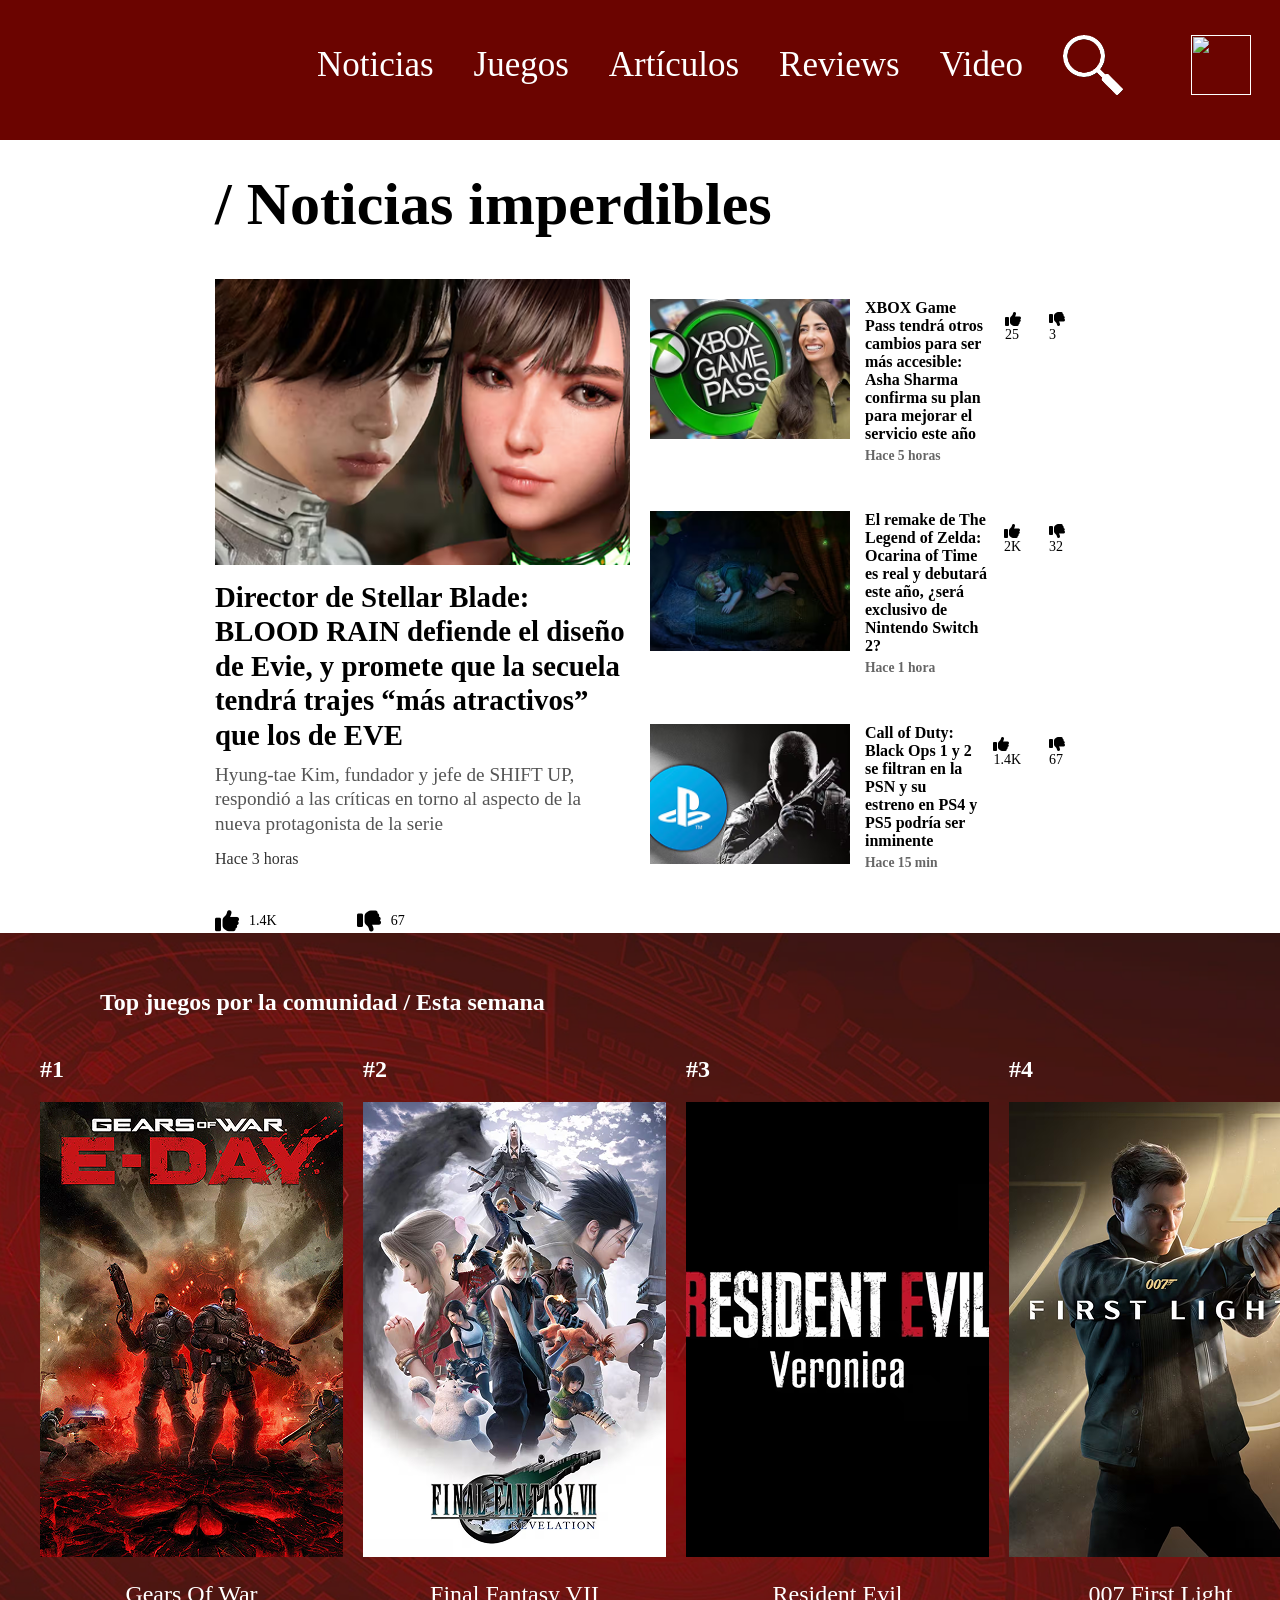
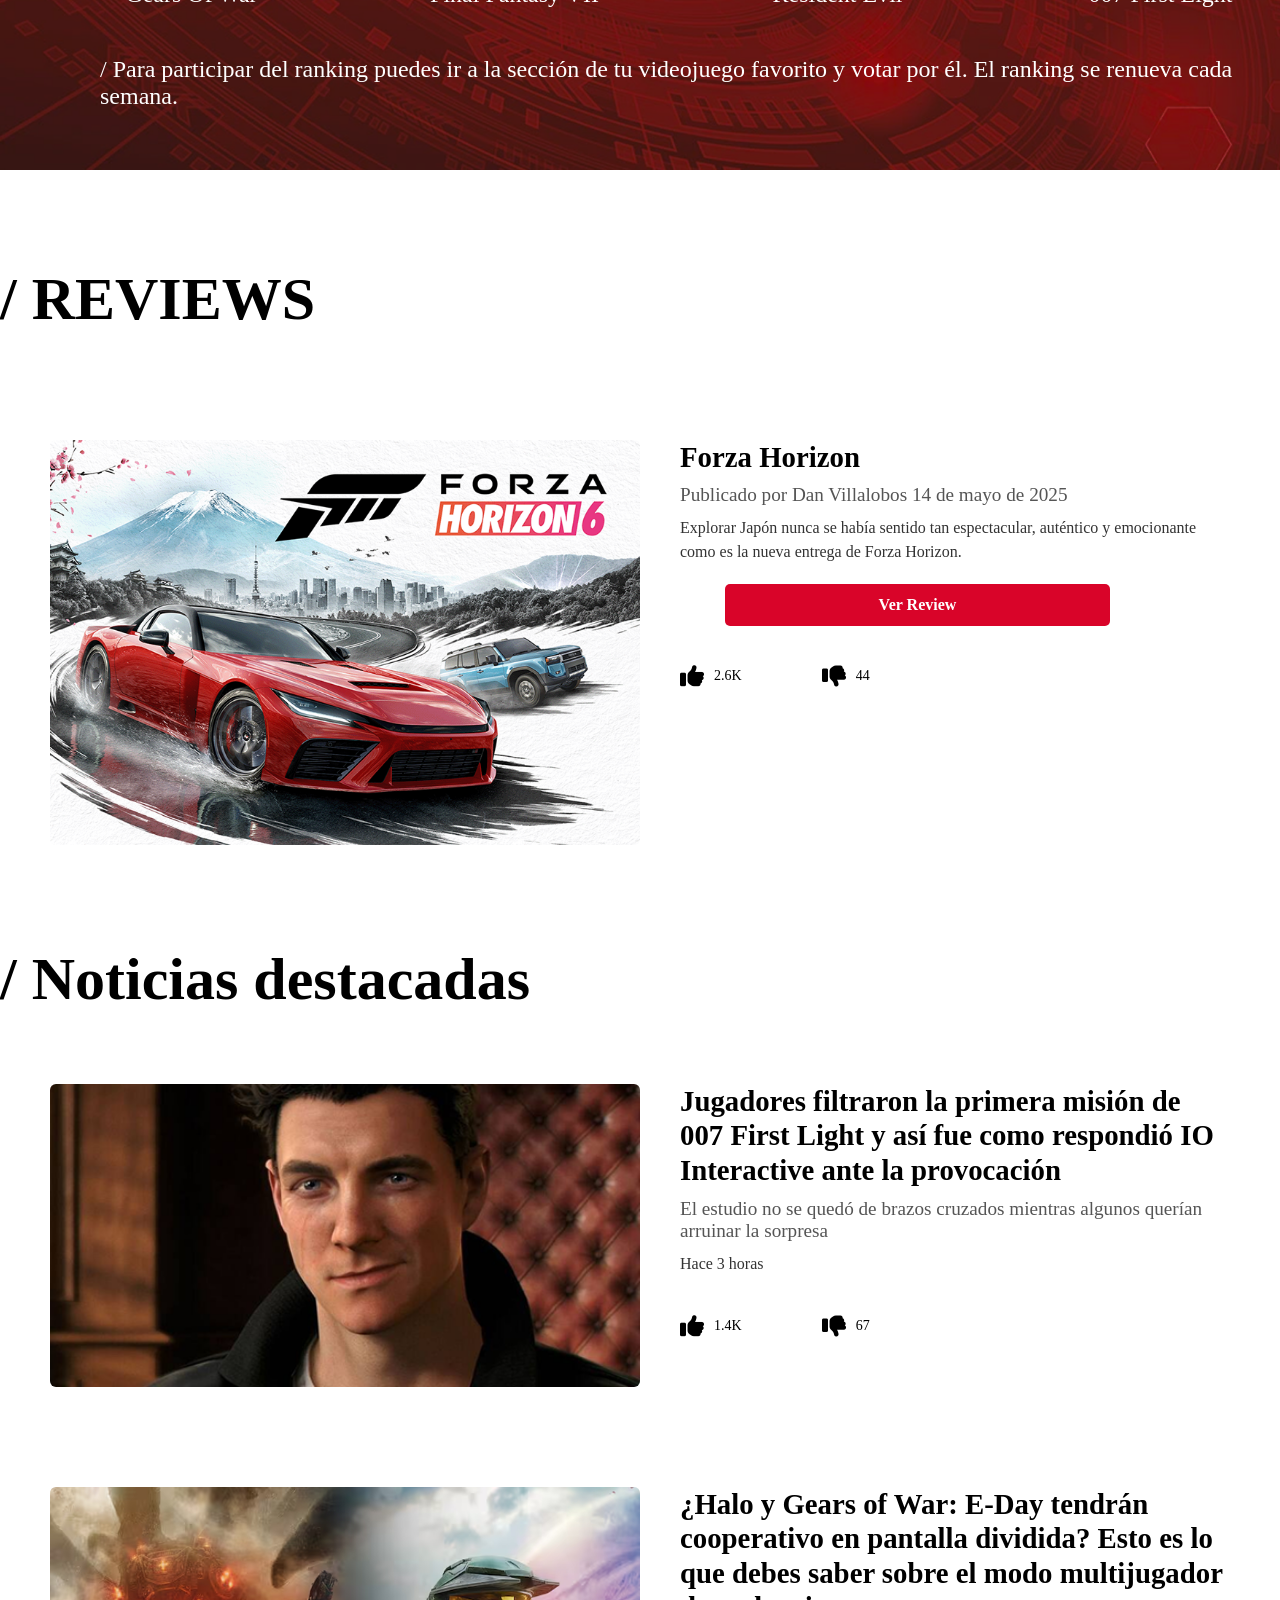
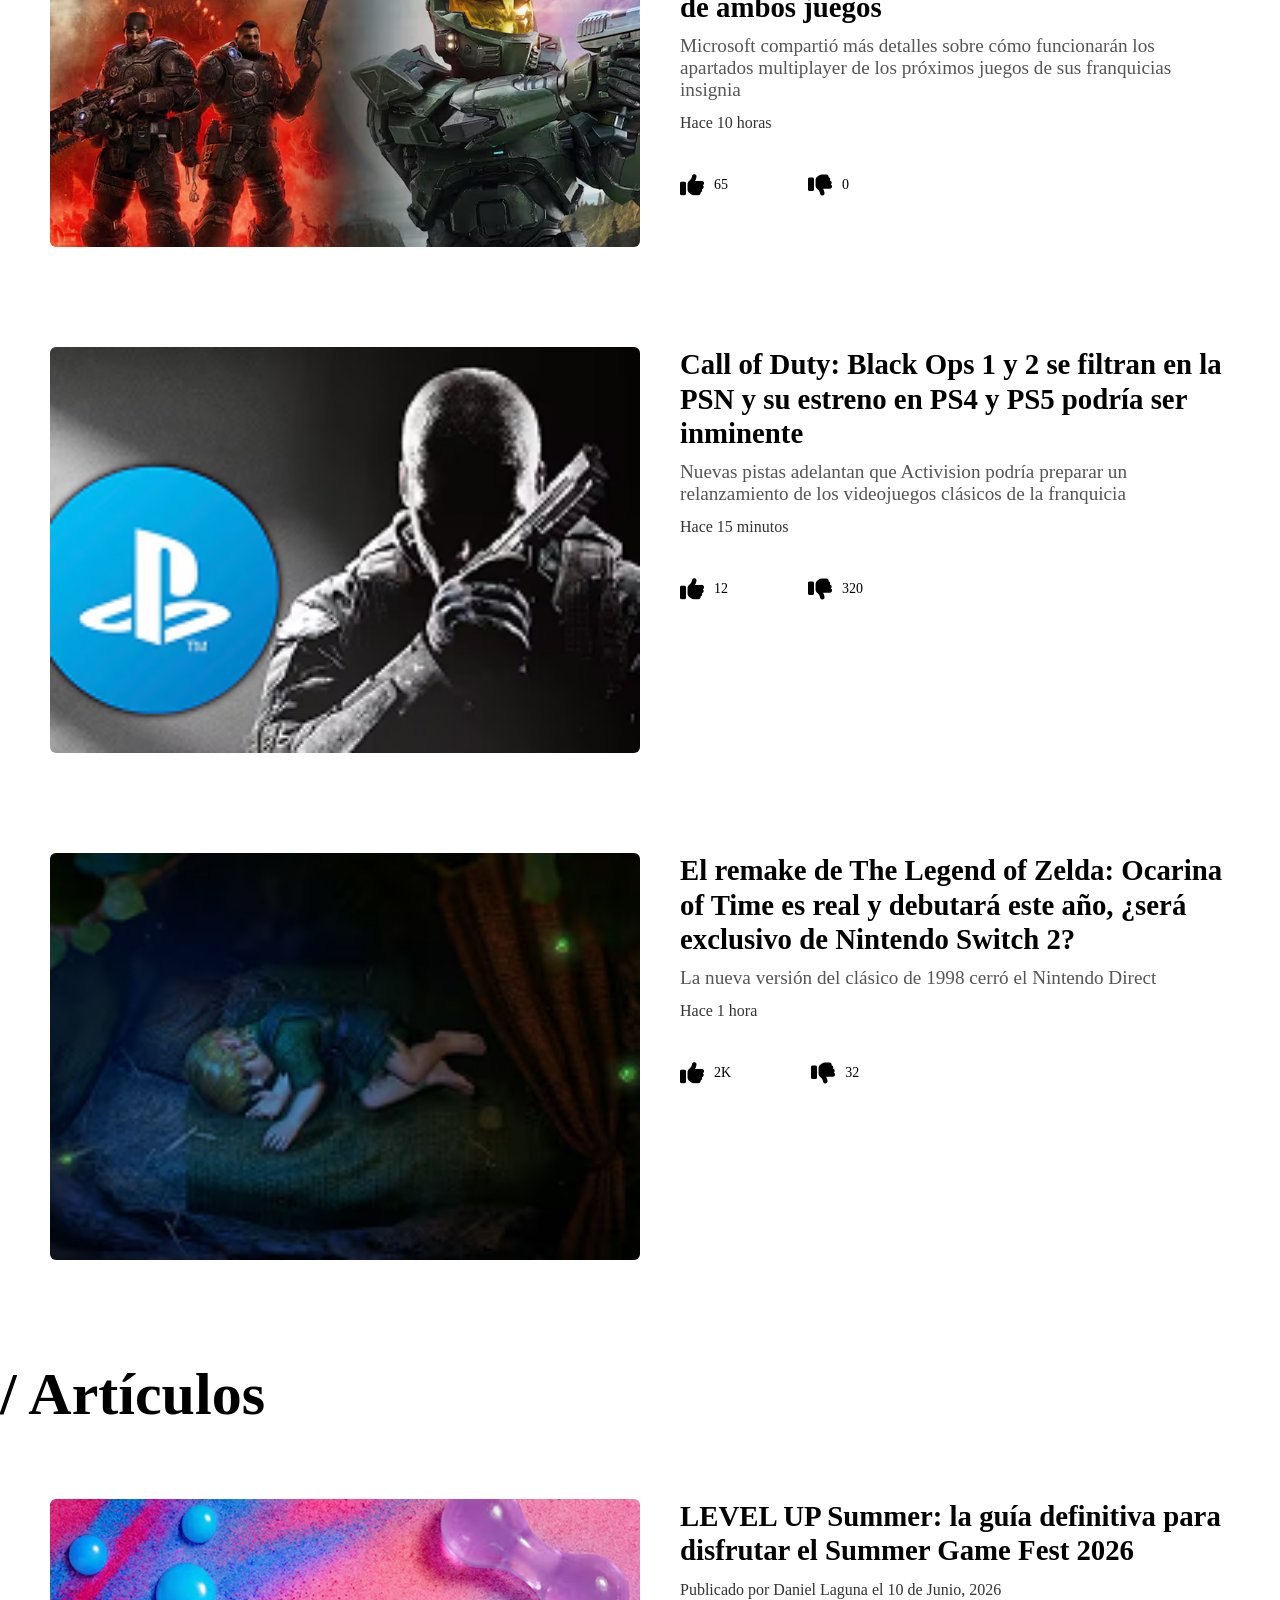
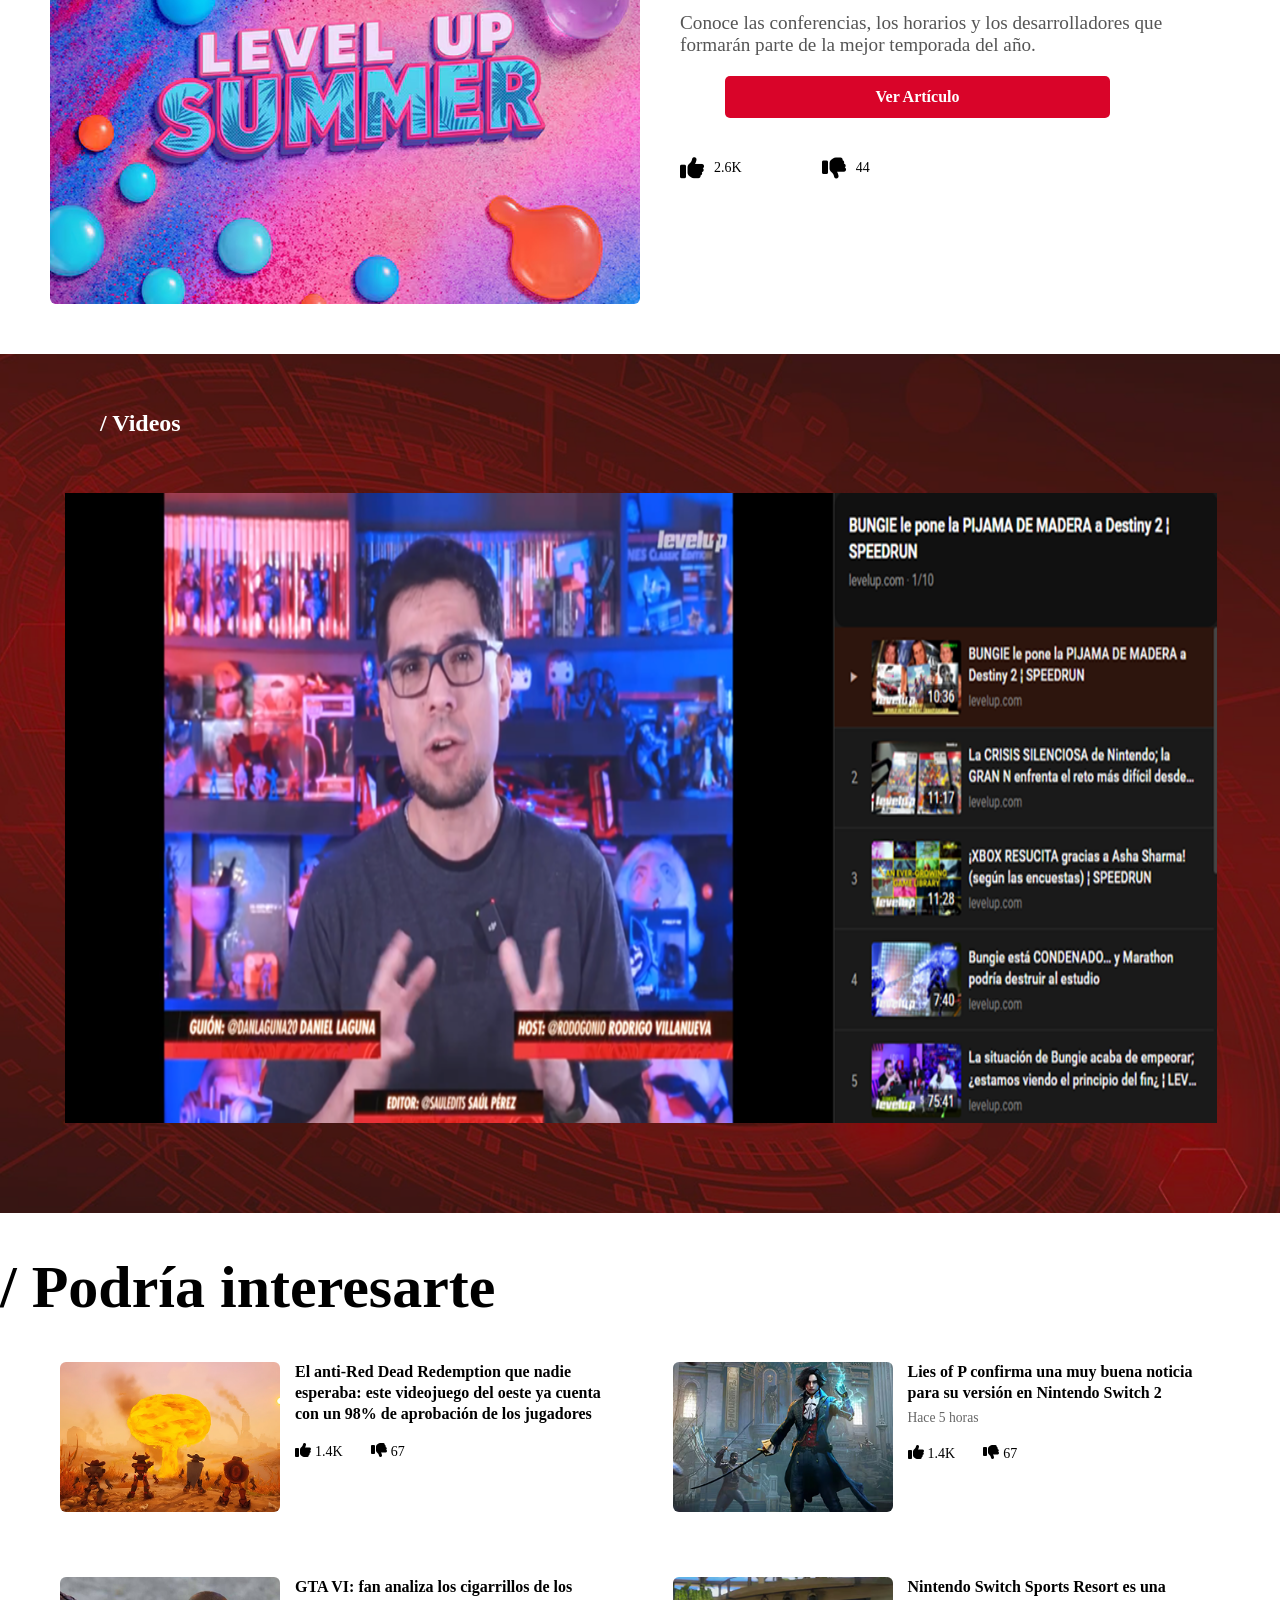
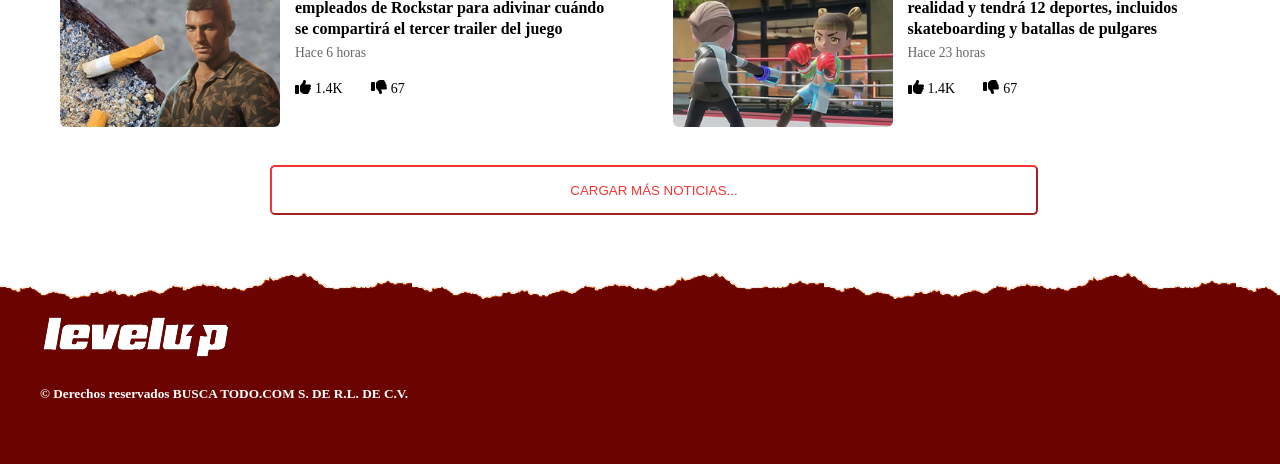
==== commit c9361a9b: "feat: imagenes y algunos cambios" ====
--- a/LevelUp/index.html
+++ b/LevelUp/index.html
@@ -47,35 +47,99 @@
       <h1 class="títulosSección">/ Noticias imperdibles</h1>
 
       <article class="principal">
-        <img src="./Imgs/1_Stellar_Blade.png" alt="" />
-        <h2 class="títulosArtículos">
-          Director de Stellar Blade: BLOOD RAIN defiende el diseño de Evie...
-        </h2>
-        <p>Hace 3 horas</p>
+        <img src="./Imgs/1_Stellar_Blade.png" alt="Imagen del juego" />
+        <div class="contenido">
+          <h1>
+            Director de Stellar Blade: BLOOD RAIN defiende el diseño de Evie, y
+            promete que la secuela tendrá trajes “más atractivos” que los de EVE
+          </h1>
+          <h2>
+            Hyung-tae Kim, fundador y jefe de SHIFT UP, respondió a las críticas
+            en torno al aspecto de la nueva protagonista de la serie
+          </h2>
+          <p>Hace 3 horas</p>
+          <!-- Valoración -->
+
+          <div class="rating-actions">
+            <div class="reaction">
+              <i class="fa-solid fa-thumbs-up"></i>
+              <span>1.4K</span>
+            </div>
+
+            <div class="reaction">
+              <i class="fa-solid fa-thumbs-down"></i>
+              <span>67</span>
+            </div>
+          </div>
+        </div>
       </article>
 
       <article class="secundario">
         <img src="./Imgs/2_XBOX.png" alt="" />
         <h2 class="títulosArtículos">
-          XBOX Game Pass tendrá otros cambios...
+          XBOX Game Pass tendrá otros cambios para ser más accesible: Asha Sharma confirma su plan para mejorar el servicio este año
           <p>Hace 5 horas</p>
         </h2>
+        <!-- Valoración -->
+
+        <div class="rating-actions reacciónChiquita">
+          <div>
+            <i class="fa-solid fa-thumbs-up"></i>
+            <span>25</span>
+          </div>
+
+          <div>
+            <i class="fa-solid fa-thumbs-down"></i>
+            <span>3</span>
+          </div>
+        </div>
       </article>
 
       <article class="secundario">
         <img src="./Imgs/3.png" alt="" />
         <h2 class="títulosArtículos">
-          El remake de The Legend of Zelda...
+            El remake de The Legend of Zelda: Ocarina of Time es real y debutará
+            este año, ¿será exclusivo de Nintendo Switch 2?
           <p>Hace 1 hora</p>
         </h2>
+        <!-- Valoración -->
+
+        <div class="rating-actions reacciónChiquita">
+          <div>
+            <i class="fa-solid fa-thumbs-up"></i>
+            <span>2K</span>
+          </div>
+
+          <div>
+            <i class="fa-solid fa-thumbs-down"></i>
+            <span>32</span>
+          </div>
+        </div>
       </article>
 
       <article class="secundario">
-        <img src="./Imgs/4_Call_Of_Duty.png" alt="" />
-        <h2 class="títulosArtículos">
-          Call of Duty: Black Ops 1 y 2 se filtran...
-          <p>Hace 15 min</p>
-        </h2>
+
+          <img src="./Imgs/4_Call_Of_Duty.png" alt="" />
+          <h2 class="títulosArtículos">
+            Call of Duty: Black Ops 1 y 2 se filtran en la PSN y su estreno en
+            PS4 y PS5 podría ser inminente
+            <p>Hace 15 min</p>
+          </h2>
+
+          <!-- Valoración -->
+
+          <div class="rating-actions reacciónChiquita">
+            <div>
+              <i class="fa-solid fa-thumbs-up"></i>
+              <span>1.4K</span>
+            </div>
+
+            <div>
+              <i class="fa-solid fa-thumbs-down"></i>
+              <span>67</span>
+            </div>
+          </div>
+        </div>
       </article>
     </section>
     <br />
@@ -228,15 +292,15 @@
       <h1 class="títulosSección">/ Noticias destacadas</h1>
 
       <article id="review-card">
-        <img src="./Imgs/1_Stellar_Blade.png" alt="Imagen del juego" />
+        <img src="./Imgs/Primera_misión_007.png" alt="Imagen del juego" />
         <div class="contenido">
           <h1>
-            Director de Stellar Blade: BLOOD RAIN defiende el diseño de Evie, y
-            promete que la secuela tendrá trajes “más atractivos” que los de EVE
+            Jugadores filtraron la primera misión de 007 First Light y así fue
+            como respondió IO Interactive ante la provocación
           </h1>
           <h2>
-            Hyung-tae Kim, fundador y jefe de SHIFT UP, respondió a las críticas
-            en torno al aspecto de la nueva protagonista de la serie
+            El estudio no se quedó de brazos cruzados mientras algunos querían
+            arruinar la sorpresa
           </h2>
           <p>Hace 3 horas</p>
           <!-- Valoración -->
@@ -244,12 +308,12 @@
           <div class="rating-actions">
             <div class="reaction">
               <i class="fa-solid fa-thumbs-up"></i>
-              <span>2.6K</span>
-            </div>
-
-            <div class="reaction">
-              <i class="fa-solid fa-thumbs-down"></i>
-              <span>44</span>
+              <span>1.4K</span>
+            </div>
+
+            <div class="reaction">
+              <i class="fa-solid fa-thumbs-down"></i>
+              <span>67</span>
             </div>
           </div>
         </div>
@@ -280,12 +344,12 @@
           <div class="rating-actions">
             <div class="reaction">
               <i class="fa-solid fa-thumbs-up"></i>
-              <span>2.6K</span>
-            </div>
-
-            <div class="reaction">
-              <i class="fa-solid fa-thumbs-down"></i>
-              <span>44</span>
+              <span>65</span>
+            </div>
+
+            <div class="reaction">
+              <i class="fa-solid fa-thumbs-down"></i>
+              <span>0</span>
             </div>
           </div>
         </div>
@@ -307,12 +371,12 @@
           <div class="rating-actions">
             <div class="reaction">
               <i class="fa-solid fa-thumbs-up"></i>
-              <span>2.6K</span>
-            </div>
-
-            <div class="reaction">
-              <i class="fa-solid fa-thumbs-down"></i>
-              <span>44</span>
+              <span>12</span>
+            </div>
+
+            <div class="reaction">
+              <i class="fa-solid fa-thumbs-down"></i>
+              <span>320</span>
             </div>
           </div>
         </div>
@@ -331,12 +395,12 @@
           <div class="rating-actions">
             <div class="reaction">
               <i class="fa-solid fa-thumbs-up"></i>
-              <span>2.6K</span>
-            </div>
-
-            <div class="reaction">
-              <i class="fa-solid fa-thumbs-down"></i>
-              <span>44</span>
+              <span>2K</span>
+            </div>
+
+            <div class="reaction">
+              <i class="fa-solid fa-thumbs-down"></i>
+              <span>32</span>
             </div>
           </div>
         </div>
@@ -491,8 +555,9 @@
         </div>
       </article>
     </section>
-    <br />
-    <button class="cargarNoticias">CARGAR MAS NOTICIAS...</button>
+
+    <br>
+    <button class="cargarNoticias">CARGAR MÁS NOTICIAS...</button>
     <br />
     <br />
     <br />
--- a/LevelUp/estilitos.css
+++ b/LevelUp/estilitos.css
@@ -419,9 +419,6 @@
 .reacciónChiquita {
   font-size: 16px;
   display: flex;
-  flex-direction: row;
-  align-items: center;
-  justify-content: left;
   margin-top: 12px;
   gap: 28px;
 }
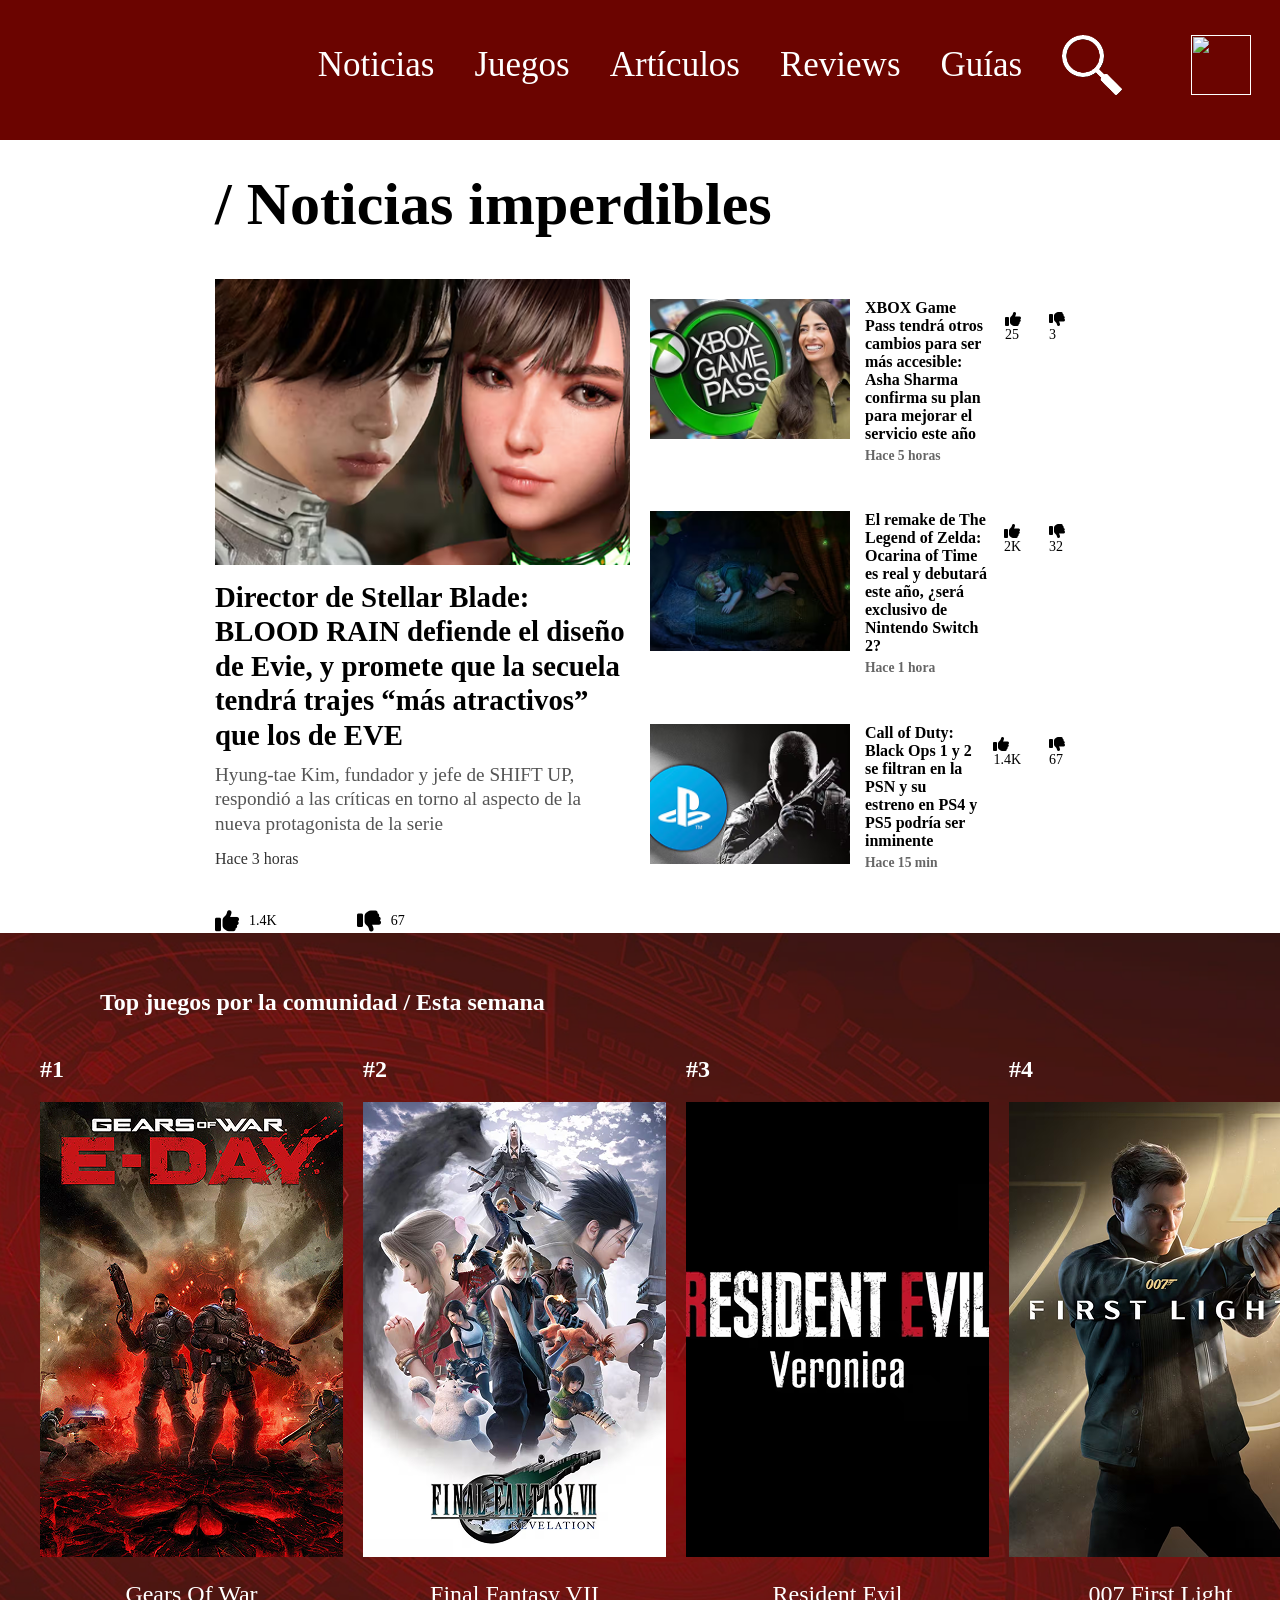
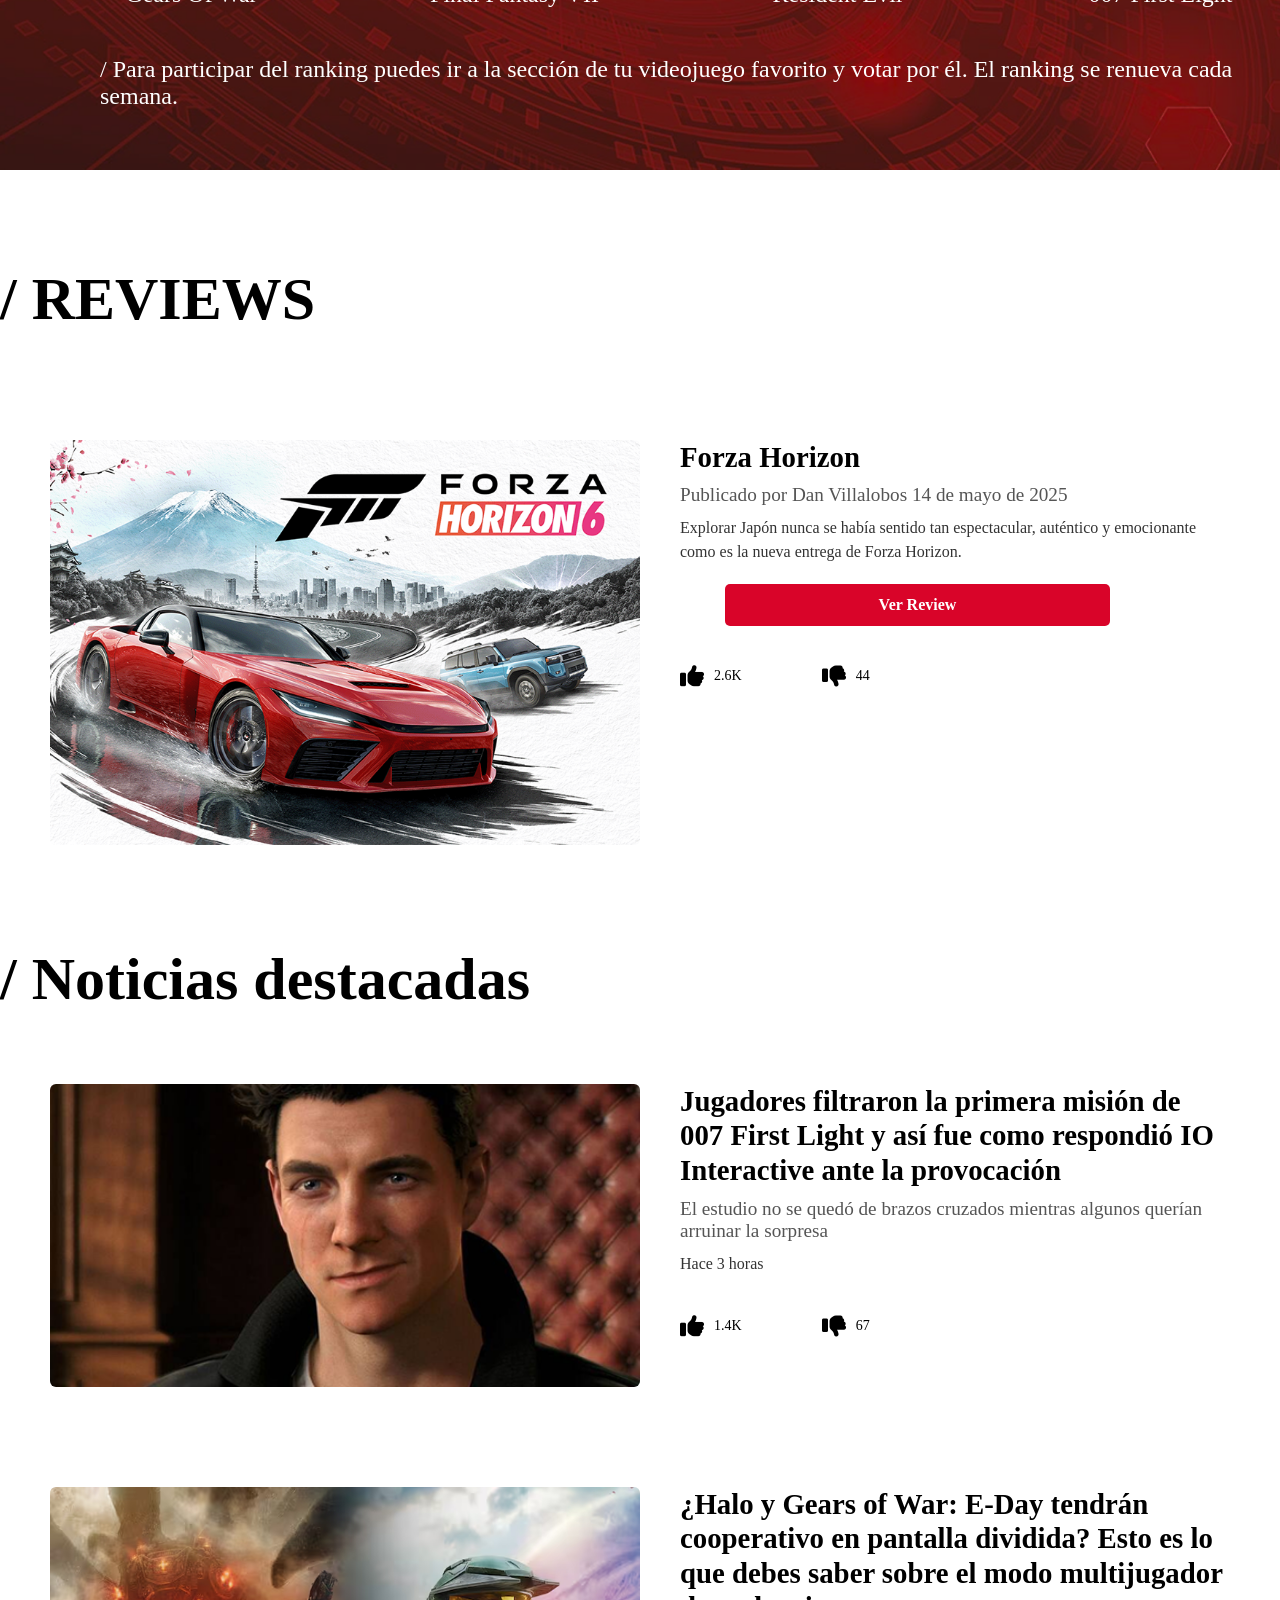
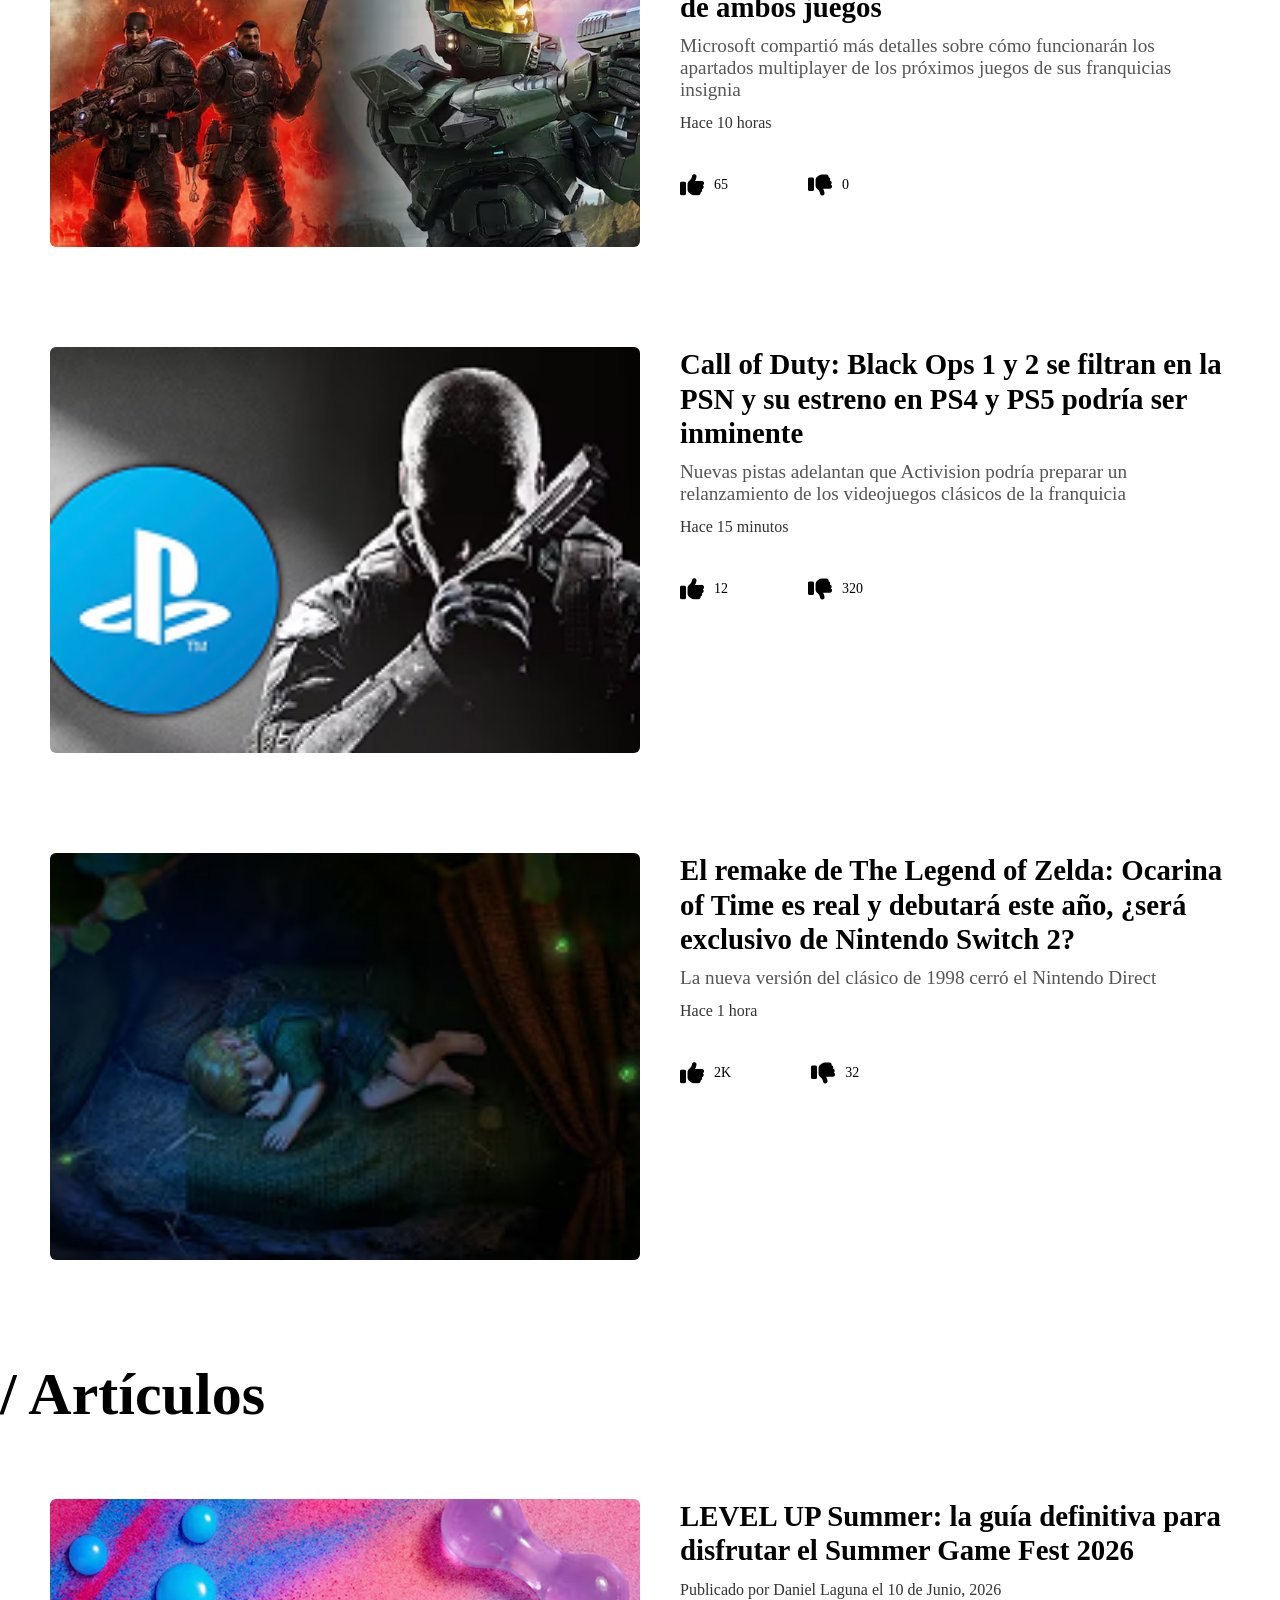
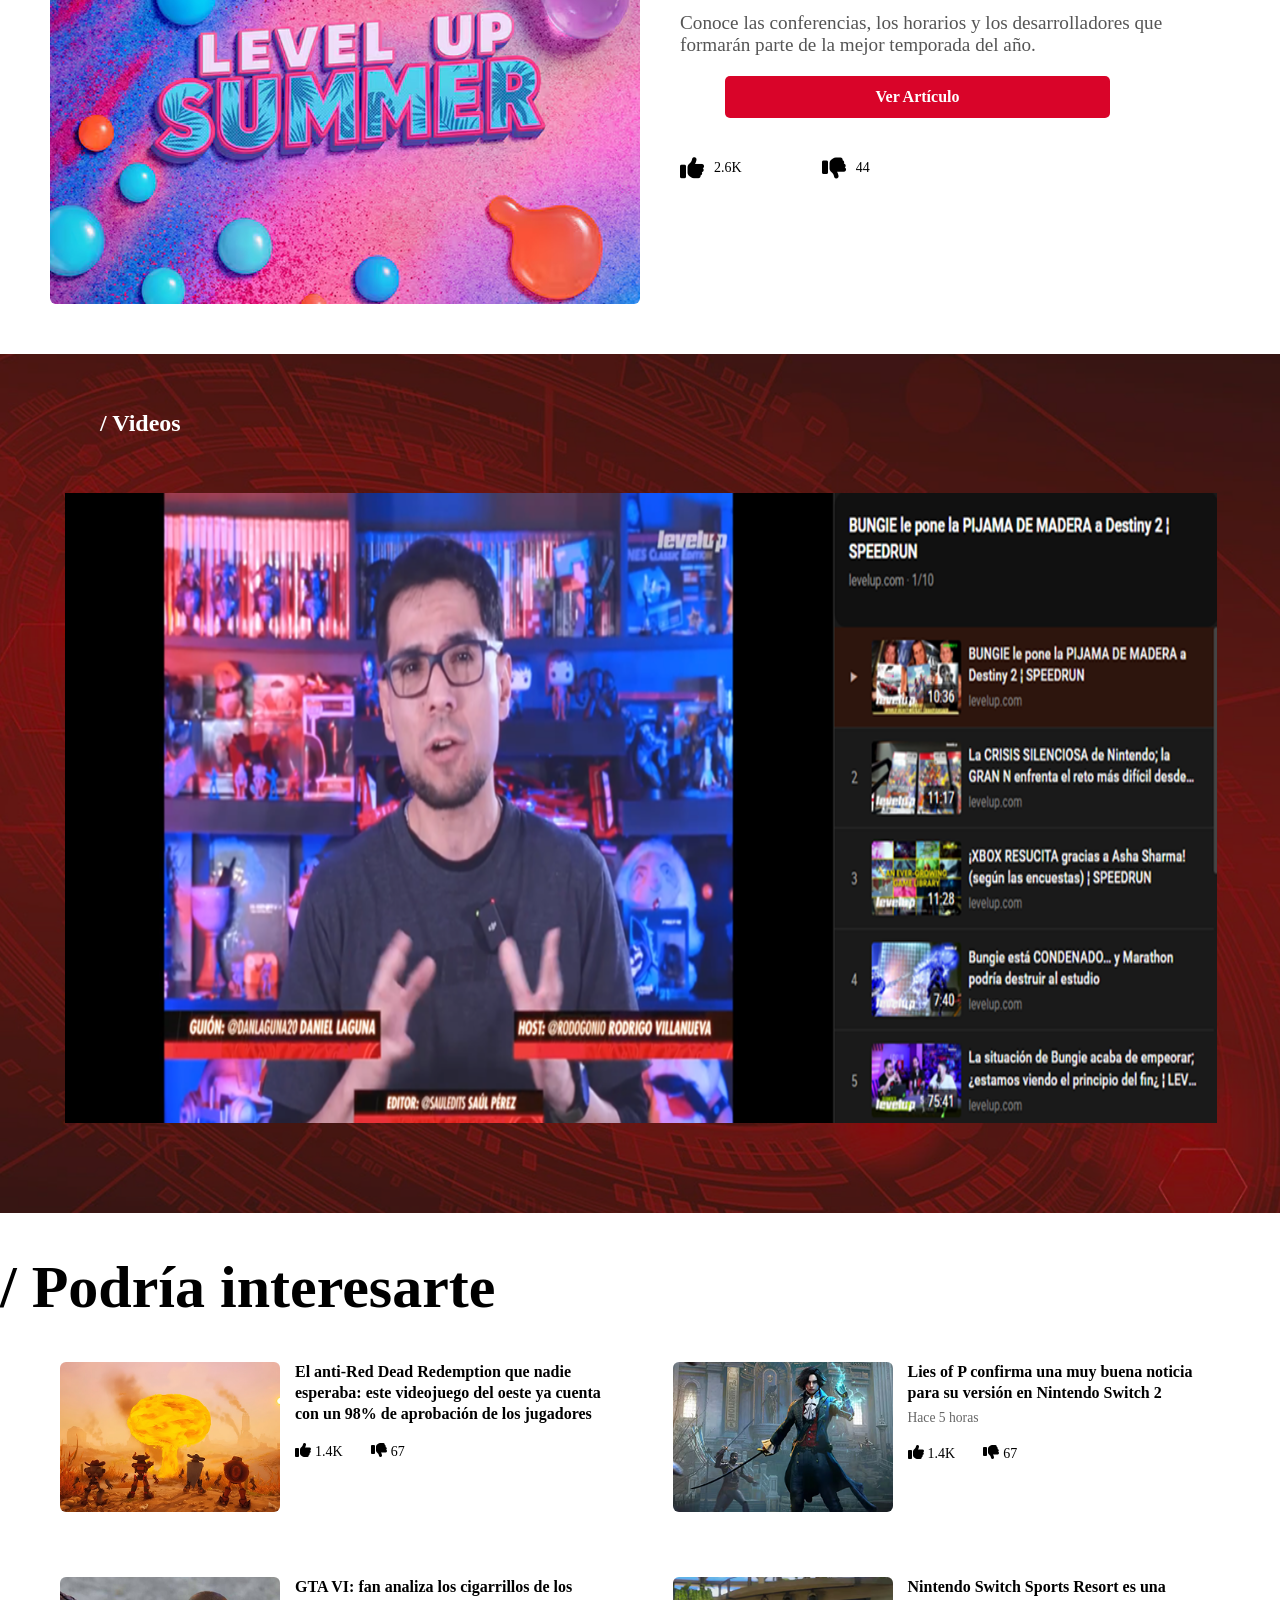
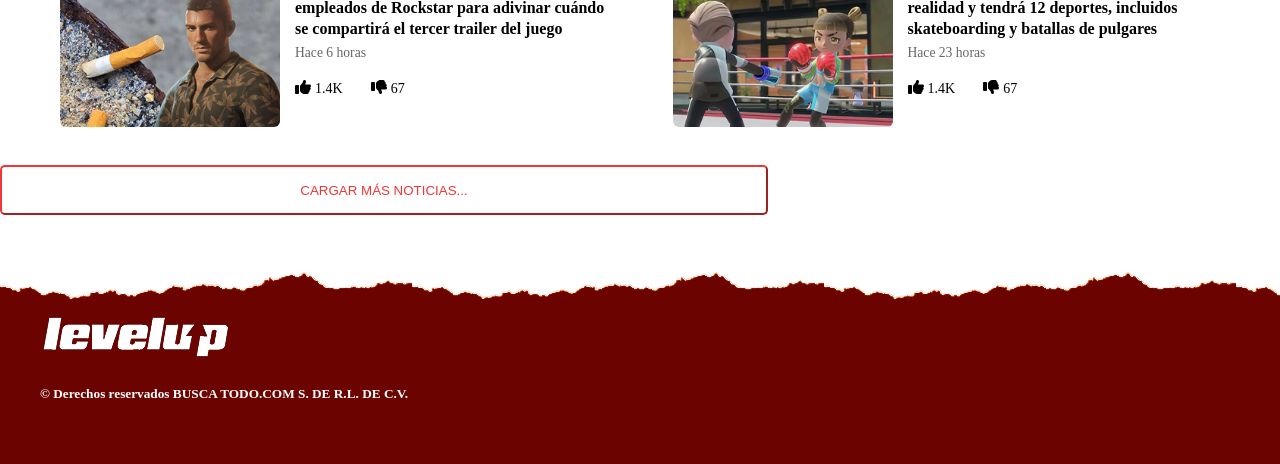
==== commit 76a5ba2b: "add: guias, contenido y arreglo de detalles" ====
--- a/LevelUp/index.html
+++ b/LevelUp/index.html
@@ -24,7 +24,7 @@
           <li><a href="./juegos.html">Juegos</a></li>
           <li><a href="./articulos.html">Artículos</a></li>
           <li><a href="./Reviews.html">Reviews</a></li>
-          <li><a href="#Video">Video</a></li>
+          <li><a href="./guias.html">Guías</a></li>
           <li>
             <p class="naveg-texto">Buscar</p>
             <img class="navegacion" src="Imgs/lupaNave.png" alt="" />
@@ -555,7 +555,7 @@
         </div>
       </article>
     </section>
-
+    
     <br>
     <button class="cargarNoticias">CARGAR MÁS NOTICIAS...</button>
     <br />
--- a/LevelUp/estilitos.css
+++ b/LevelUp/estilitos.css
@@ -450,7 +450,6 @@
   padding: 12px 24px;
   text-decoration: none;
   border-radius: 5px;
-  margin-left: 270px;
 }
 
 .cargarNoticias:hover {
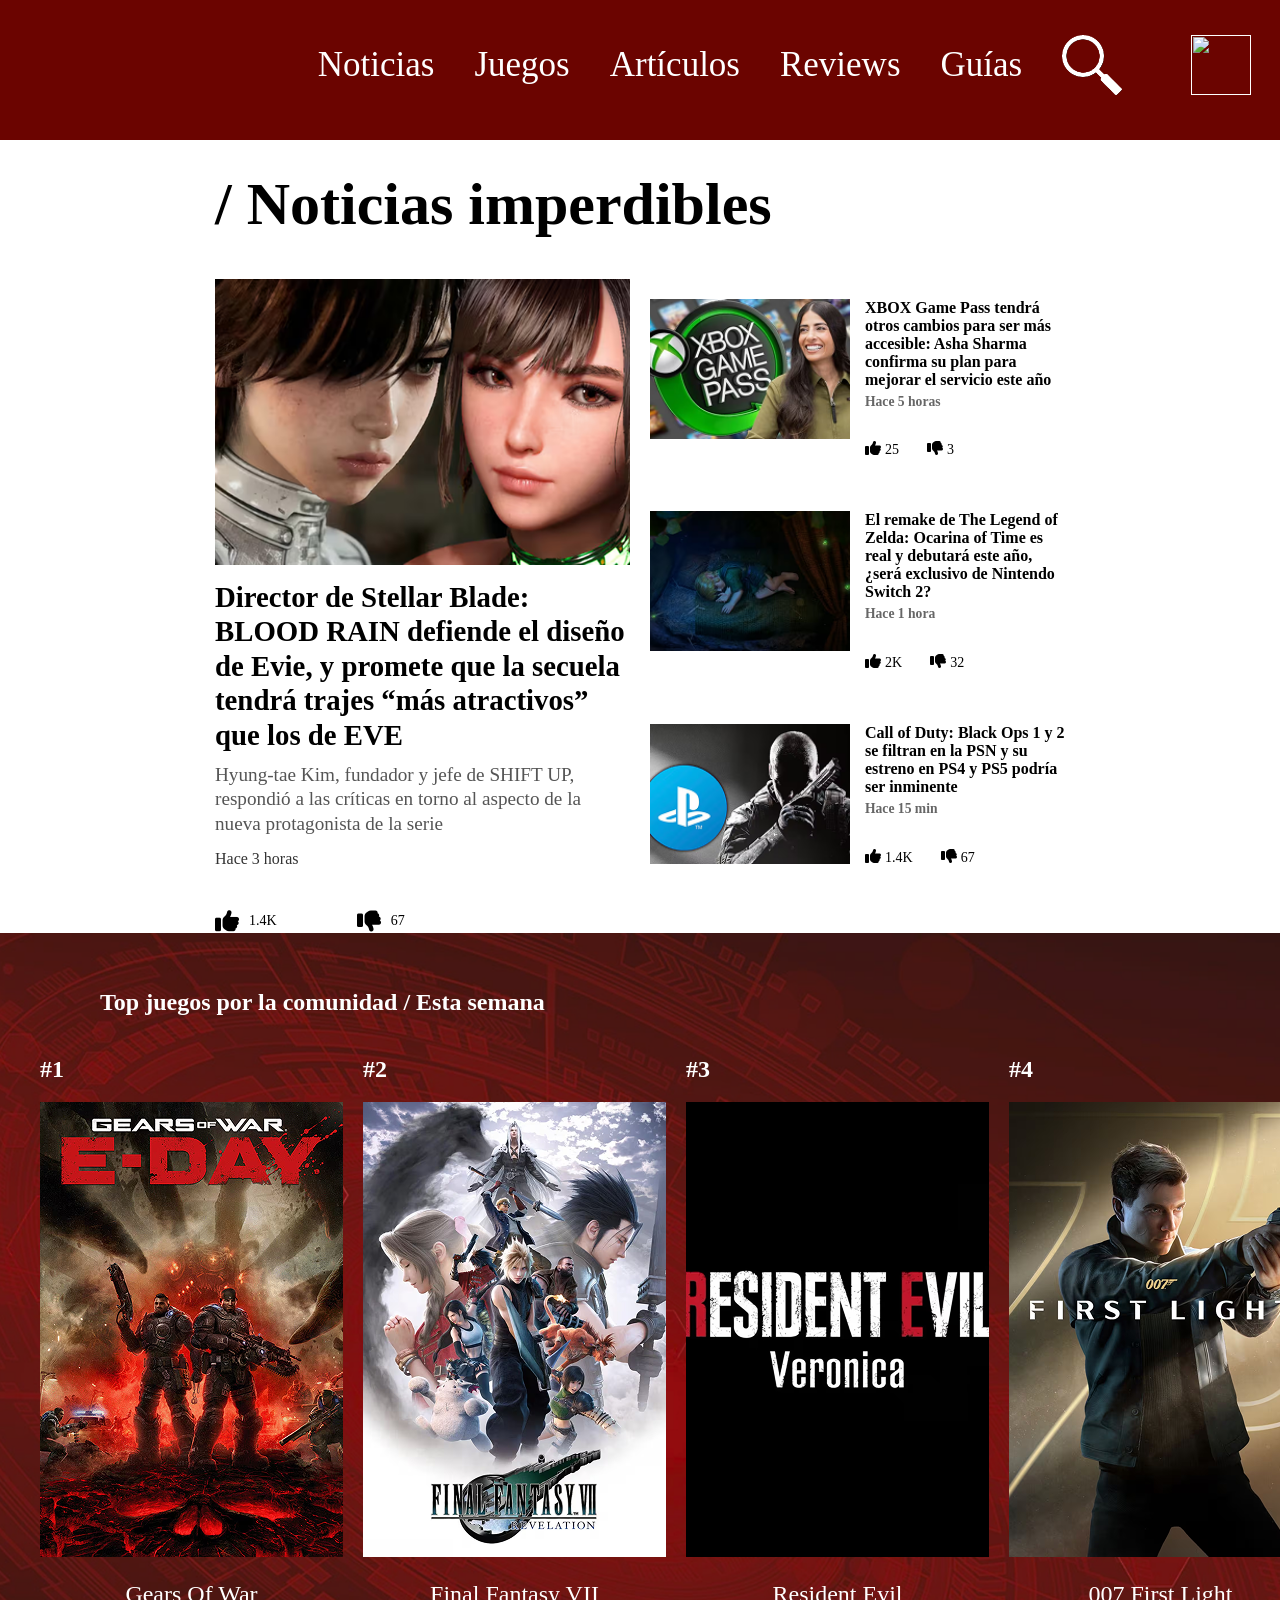
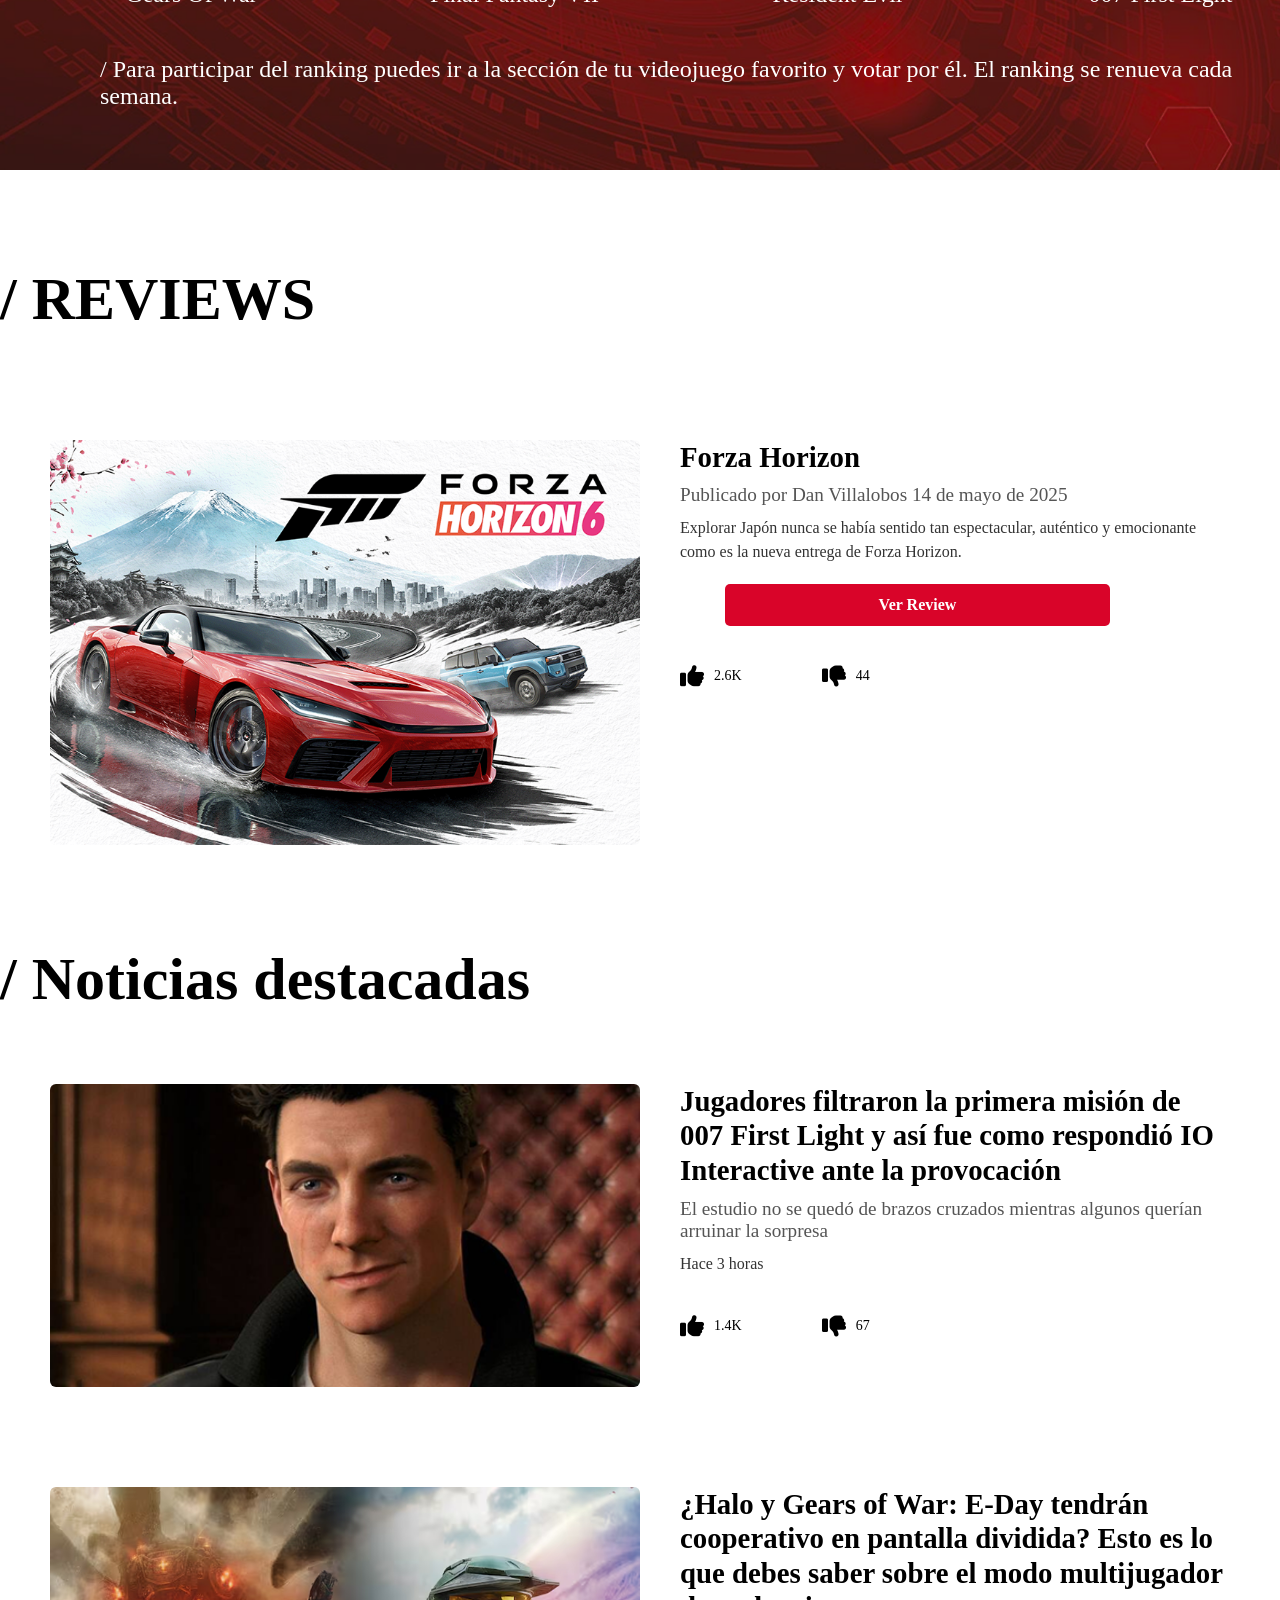
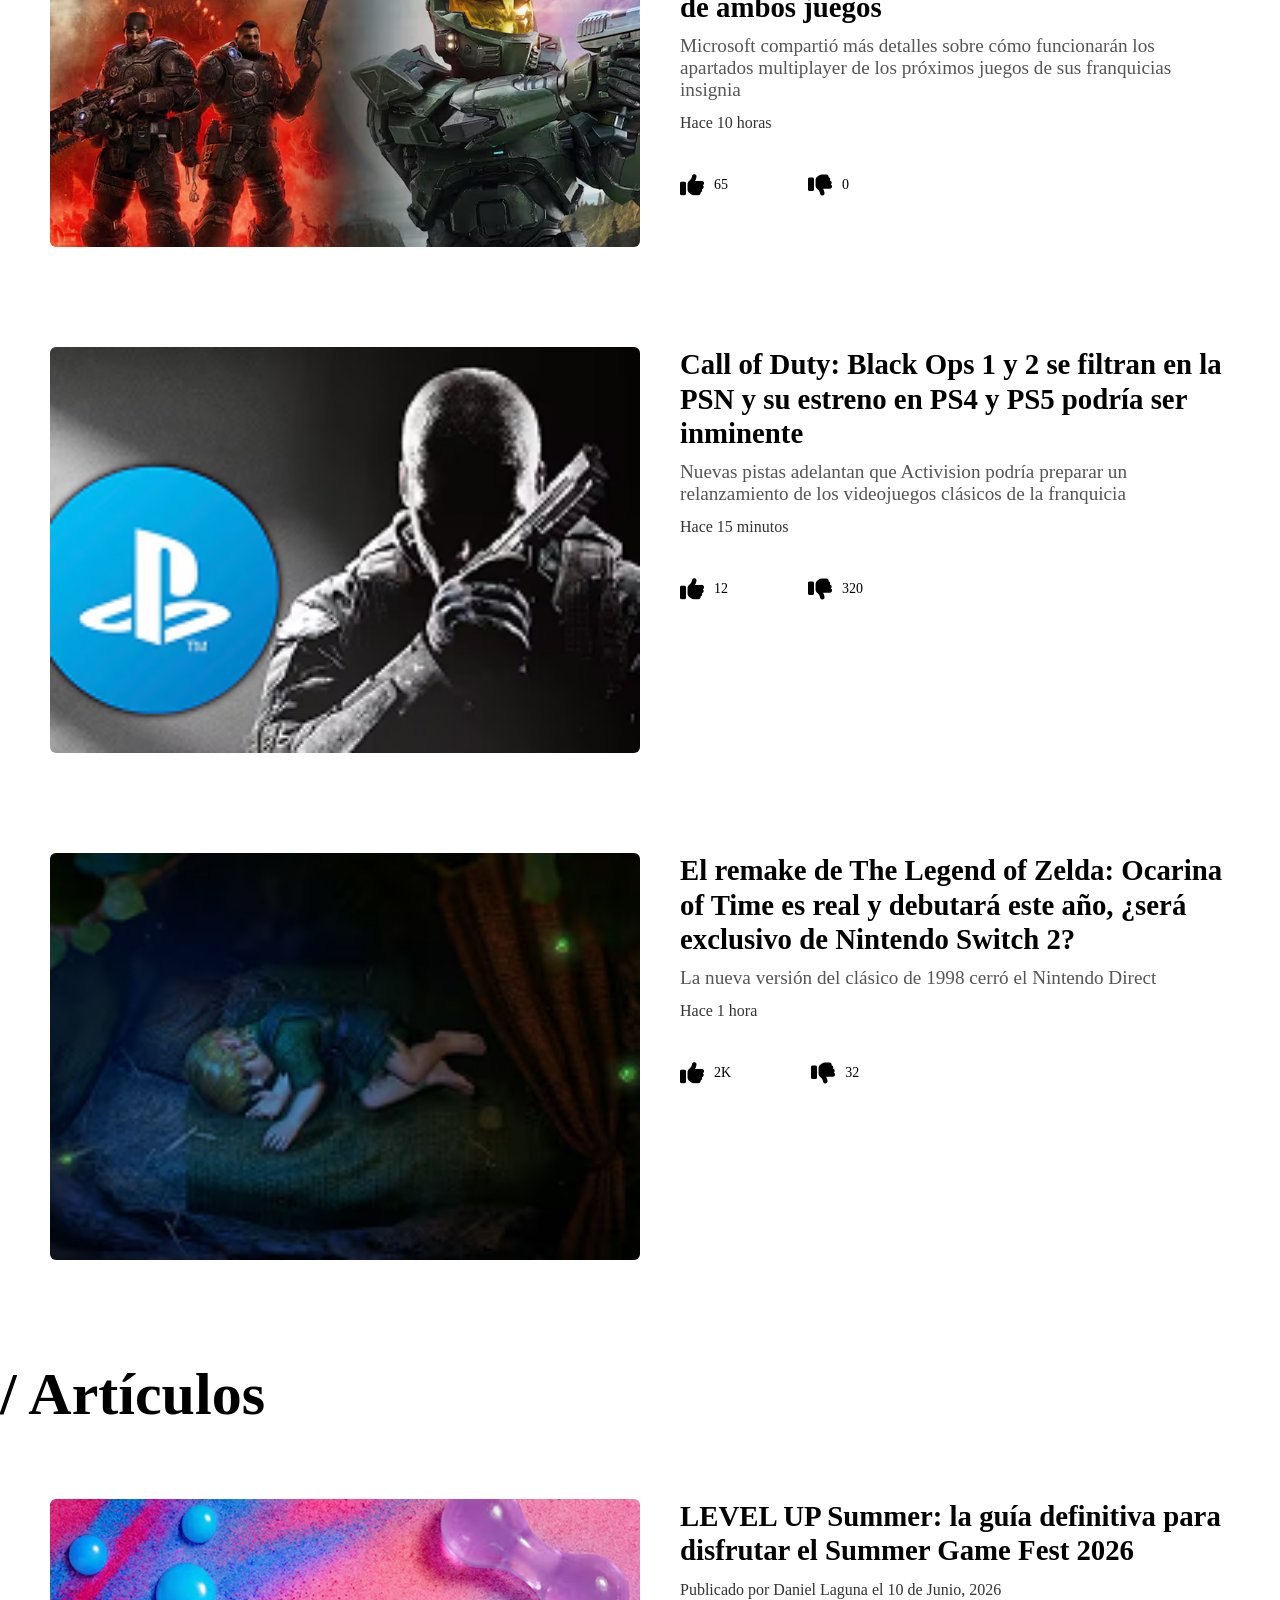
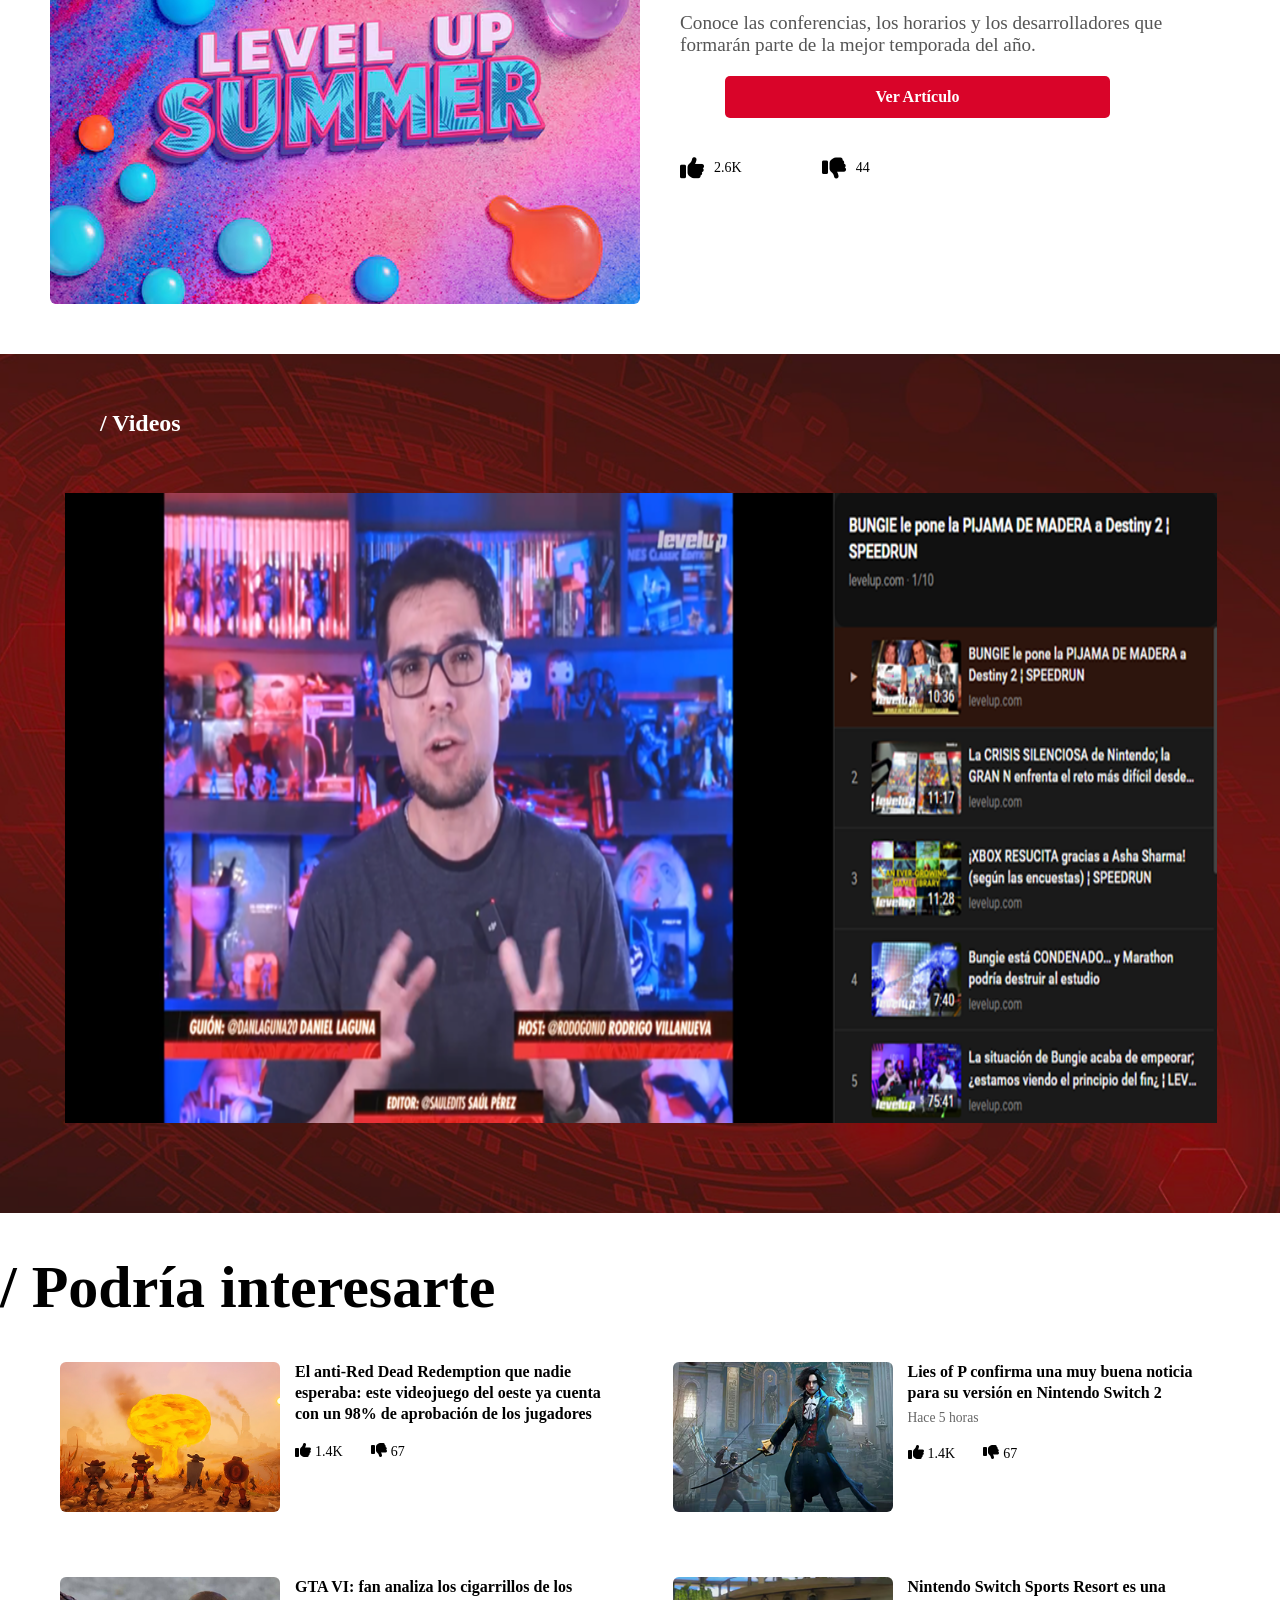
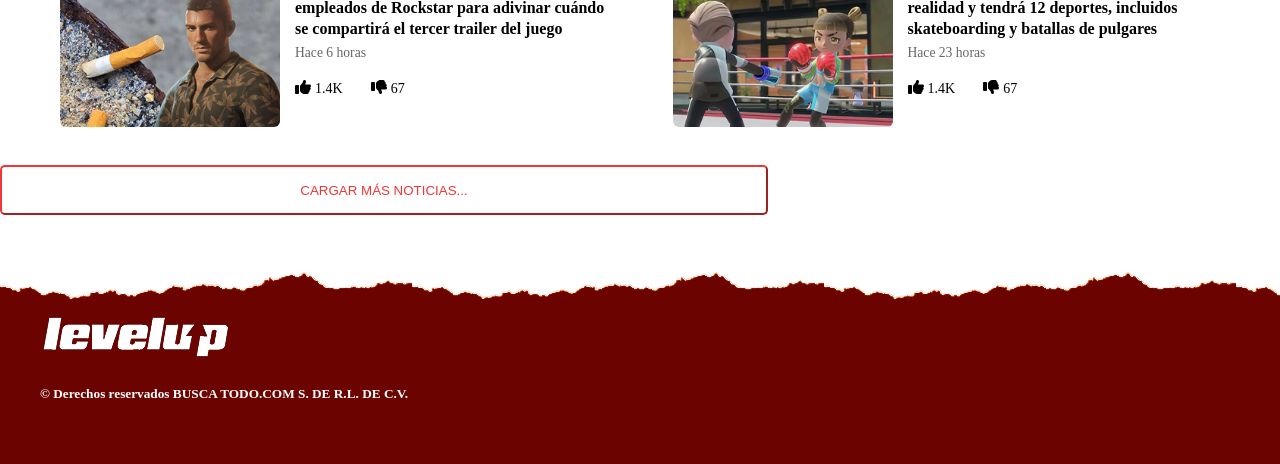
==== commit 02daee04: "Add files via upload guias casi terminado con detalles a aclarar, y un login hecho con modales y res" ====
--- a/LevelUp/index.html
+++ b/LevelUp/index.html
@@ -5,7 +5,7 @@
     <meta name="viewport" content="width=device-width, initial-scale=1.0" />
     <meta name="description" content="LevelUp" />
     <link rel="stylesheet" href="estilitos.css" />
-
+    <script src="Login.js"></script>
     <!-- Font Awesome -->
     <link
       rel="stylesheet"
@@ -41,6 +41,25 @@
           <span></span>
         </label>
       </nav>
+      <!-- Modal Login -->
+<div id="login-modal" class="modal">
+  <div class="modal-contenido">
+    <span class="cerrar">&times;</span>
+    <h2>/ Iniciar Sesión</h2>
+    <form id="form-login">
+      <label for="nombre">Nombre o Correo</label>
+      <input type="text" id="nombre" placeholder="Usuario o Correo Electronico" name="nombre" required>
+
+      <label for="password">Contraseña</label>
+      <input type="password" id="password" placeholder="Contraseña" name="password" required>
+
+      <button type="submit" class="btn-submit">Entrar</button>
+    </form>
+    <p class="registro-texto"><a href="Estonovaahacernadaseguroxd.html">¿Olvidste tu contrasrña?</a></p>
+    <hr>
+    <p class="registro-texto">¿No tienes cuenta aún? <a href="Registro.html">Regístrate aquí</a></p>
+  </div>
+</div>
     </header>
     <!-- SECCION DE NOTICIAS PRINCIPAL -->
     <section id="Noticias">
@@ -53,7 +72,7 @@
             Director de Stellar Blade: BLOOD RAIN defiende el diseño de Evie, y
             promete que la secuela tendrá trajes “más atractivos” que los de EVE
           </h1>
-          <h2>
+          <h2 class="despar">
             Hyung-tae Kim, fundador y jefe de SHIFT UP, respondió a las críticas
             en torno al aspecto de la nueva protagonista de la serie
           </h2>
@@ -76,6 +95,7 @@
 
       <article class="secundario">
         <img src="./Imgs/2_XBOX.png" alt="" />
+        <div class="texto">
         <h2 class="títulosArtículos">
           XBOX Game Pass tendrá otros cambios para ser más accesible: Asha Sharma confirma su plan para mejorar el servicio este año
           <p>Hace 5 horas</p>
@@ -93,10 +113,12 @@
             <span>3</span>
           </div>
         </div>
+        </div>
       </article>
 
       <article class="secundario">
         <img src="./Imgs/3.png" alt="" />
+        <div class="texto">
         <h2 class="títulosArtículos">
             El remake de The Legend of Zelda: Ocarina of Time es real y debutará
             este año, ¿será exclusivo de Nintendo Switch 2?
@@ -115,11 +137,12 @@
             <span>32</span>
           </div>
         </div>
+        </div>
       </article>
 
       <article class="secundario">
-
           <img src="./Imgs/4_Call_Of_Duty.png" alt="" />
+          <div class="texto">
           <h2 class="títulosArtículos">
             Call of Duty: Black Ops 1 y 2 se filtran en la PSN y su estreno en
             PS4 y PS5 podría ser inminente
--- a/LevelUp/estilitos.css
+++ b/LevelUp/estilitos.css
@@ -117,6 +117,88 @@
   margin-top: 35px;
   margin-bottom: 45px;
 }
+/* Fondo oscuro detrás */
+.modal {
+  display: none; /* Oculto por defecto */
+  position: fixed;
+  z-index: 1000;
+  left: 0;
+  top: 0;
+  width: 100%;
+  height: 100%;
+  background-color: rgba(0,0,0,0.6);
+  justify-content: center;
+  align-items: center;
+}
+
+/* Caja blanca del login */
+.modal-contenido {
+  background: #fff;
+  padding: 30px;
+  border-radius: 10px;
+  width: 90%;
+  max-width: 400px;
+  position: relative;
+  display: flex;
+  flex-direction: column;
+  gap: 15px;
+}
+
+.modal-contenido h2 {
+  margin: 0;
+  text-align: left;
+  color: #6b0400;
+}
+
+.modal-contenido label {
+  font-weight: 600;
+  font-size: 14px;
+}
+
+.modal-contenido input {
+  padding: 10px;
+  border: 1px solid #ccc;
+  border-radius: 5px;
+  width: 100%;
+  box-sizing: border-box;
+}
+
+.btn-submit {
+  background: #d90429;
+  color: white;
+  width: 340px;
+  border: none;
+  padding: 12px;
+  border-radius: 5px;
+  font-weight: 600;
+  cursor: pointer;
+  margin-top: 10px;
+}
+
+.btn-submit:hover {
+  background: #a0031f;
+}
+
+.cerrar {
+  position: absolute;
+  top: 10px;
+  right: 15px;
+  font-size: 28px;
+  cursor: pointer;
+}
+
+.registro-texto {
+  font-size: 13px;
+  text-align: center;
+  margin: 0;
+}
+.registro-texto a {
+  color: #d90429;
+  text-decoration: none;
+  font-weight: 600;
+}
+
+
 
 /*===== SECCION NOTICIAS =====*/
 .títulosSección {
@@ -850,8 +932,11 @@
     flex-direction: column;
     gap: 15px;
     width: 300px;
-    height: 310px;
+    height: 540px;
     margin-left: 30px;
+  }
+  .despar{
+    display: none;
   }
 
   .principal img {
@@ -878,12 +963,18 @@
     grid-column: 2;
     display: flex;
     gap: 15px;
-    margin-bottom: -29px;
+    margin-bottom: -10px;
     margin-top: 20px;
     width: 320px;
     height: 120px;
     align-items: flex-start;
   }
+  .reacciónChiquita {
+    font-size: 16px;
+    display: flex;
+    margin-top: 12px;
+    gap: 28px;
+}
 
   .secundario img {
     width: 140px;
@@ -894,6 +985,8 @@
 
   .secundario .títulosArtículos {
     font-size: 15px;
+    height: auto;
+    width: 225px;
     margin: 0;
   }
 
@@ -1081,4 +1174,57 @@
     color: #666;
     margin: 0;
   }
-}
+
+
+  /*===== modal perfil  MOBILE =====*/
+  .modal-contenido {
+    width: 90%;
+    padding: 20px;
+    border-radius: 8px;
+    gap: 12px;
+  }
+
+  .modal-contenido h2 {
+    font-size: 45px;
+  }
+
+  .modal-contenido label {
+    font-size: 25px;
+  }
+
+  .modal-contenido input {
+    padding: 10px;
+    font-size: 20px;
+  }
+
+  .btn-submit {
+    padding: 10px;
+    font-size: 15px;
+  }
+
+  .btn-submit {
+  background: #d90429;
+  color: white;
+  width: 330px;
+  border: none;
+  padding: 12px;
+  border-radius: 5px;
+  font-weight: 600;
+  cursor: pointer;
+  margin-top: 10px;
+}
+
+.btn-submit:hover {
+  background: #a0031f;
+}
+
+  .cerrar {
+    top: 5px;
+    right: 10px;
+    font-size: 24px;
+  }
+
+  .registro-texto {
+    font-size: 12px;
+  }
+}
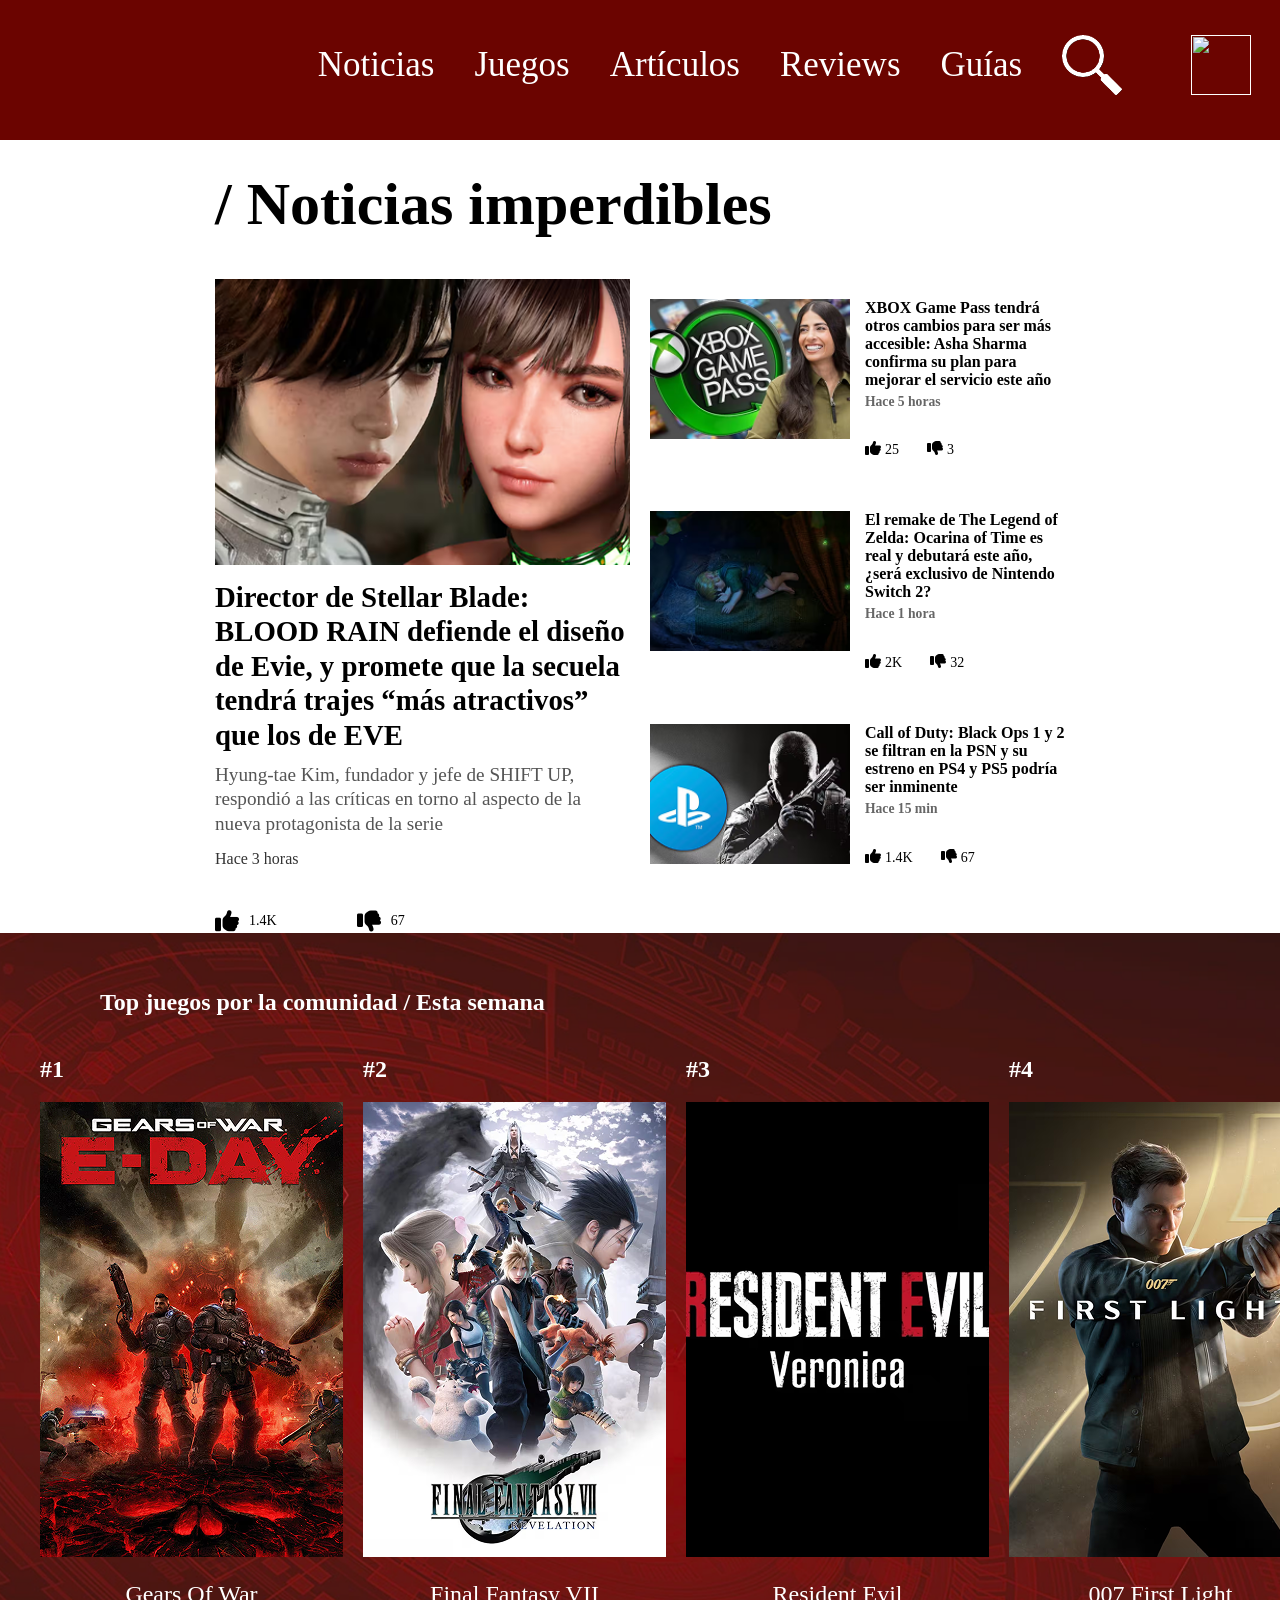
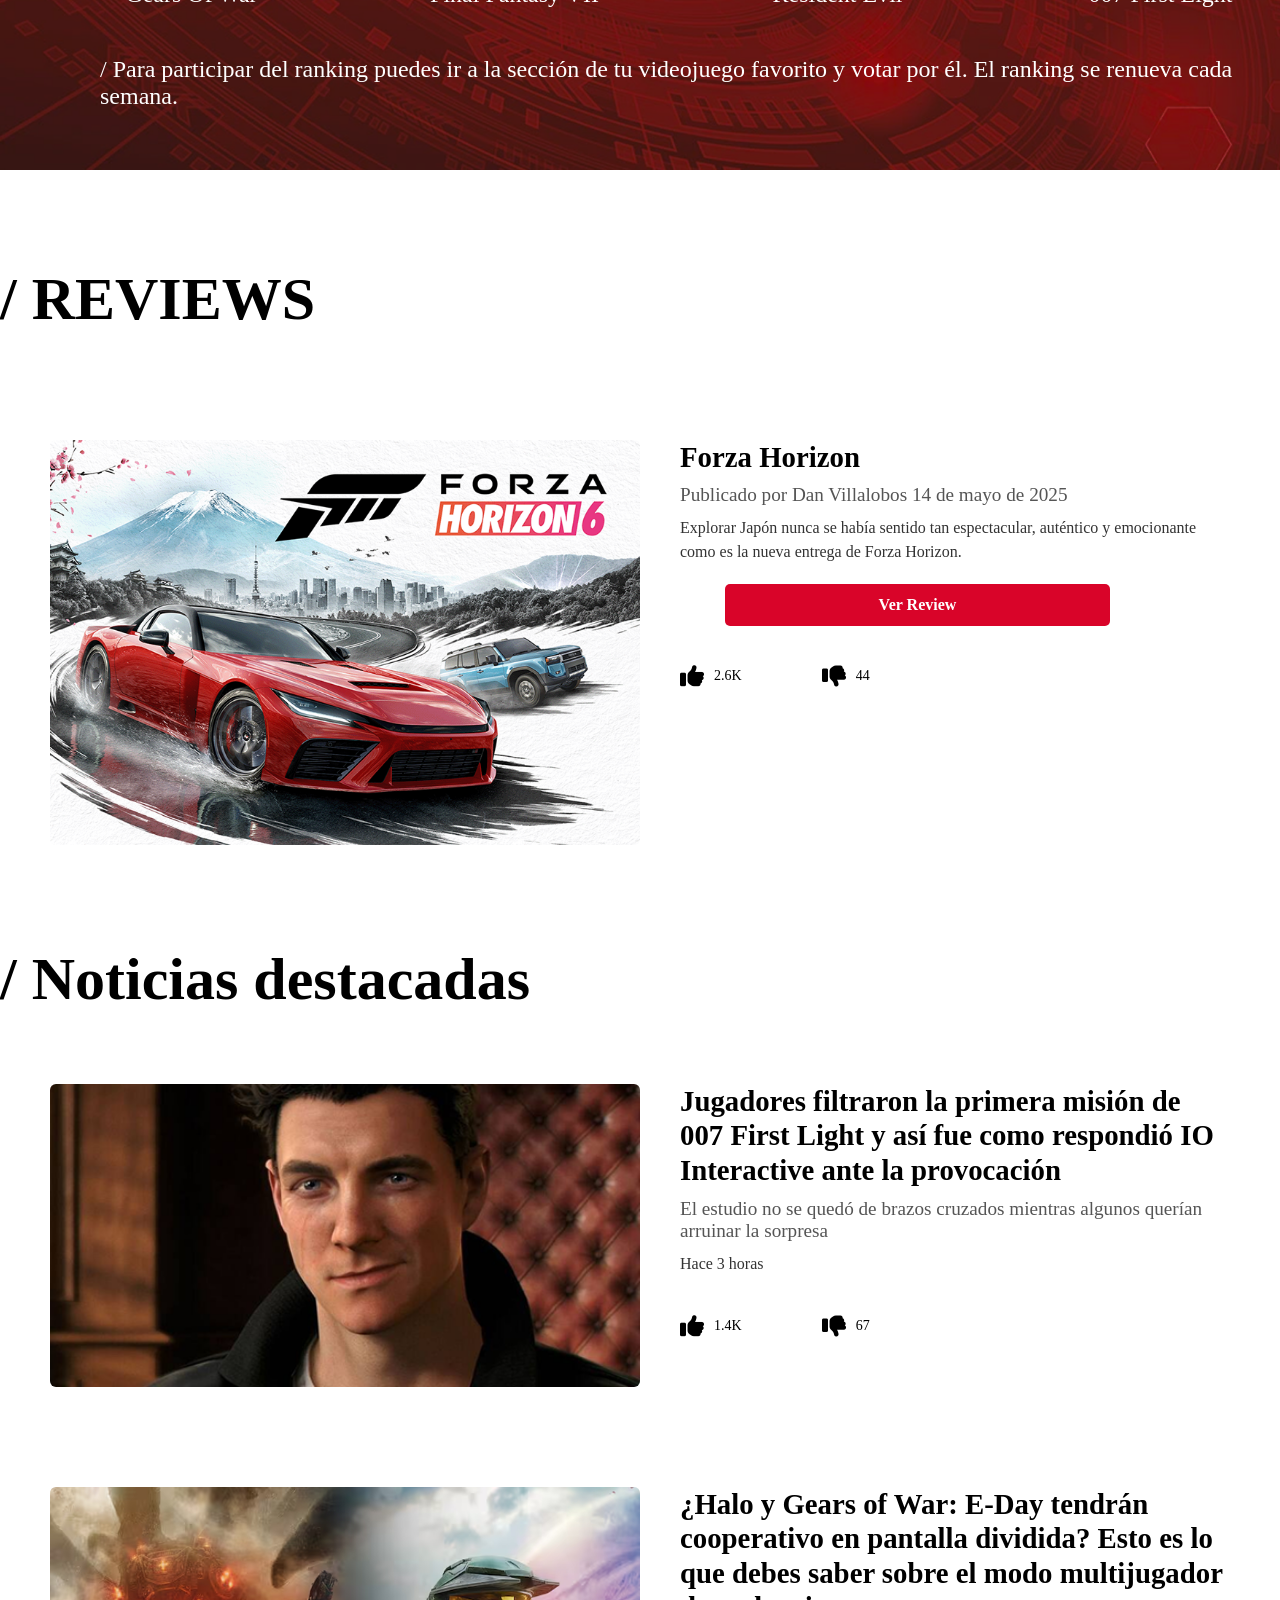
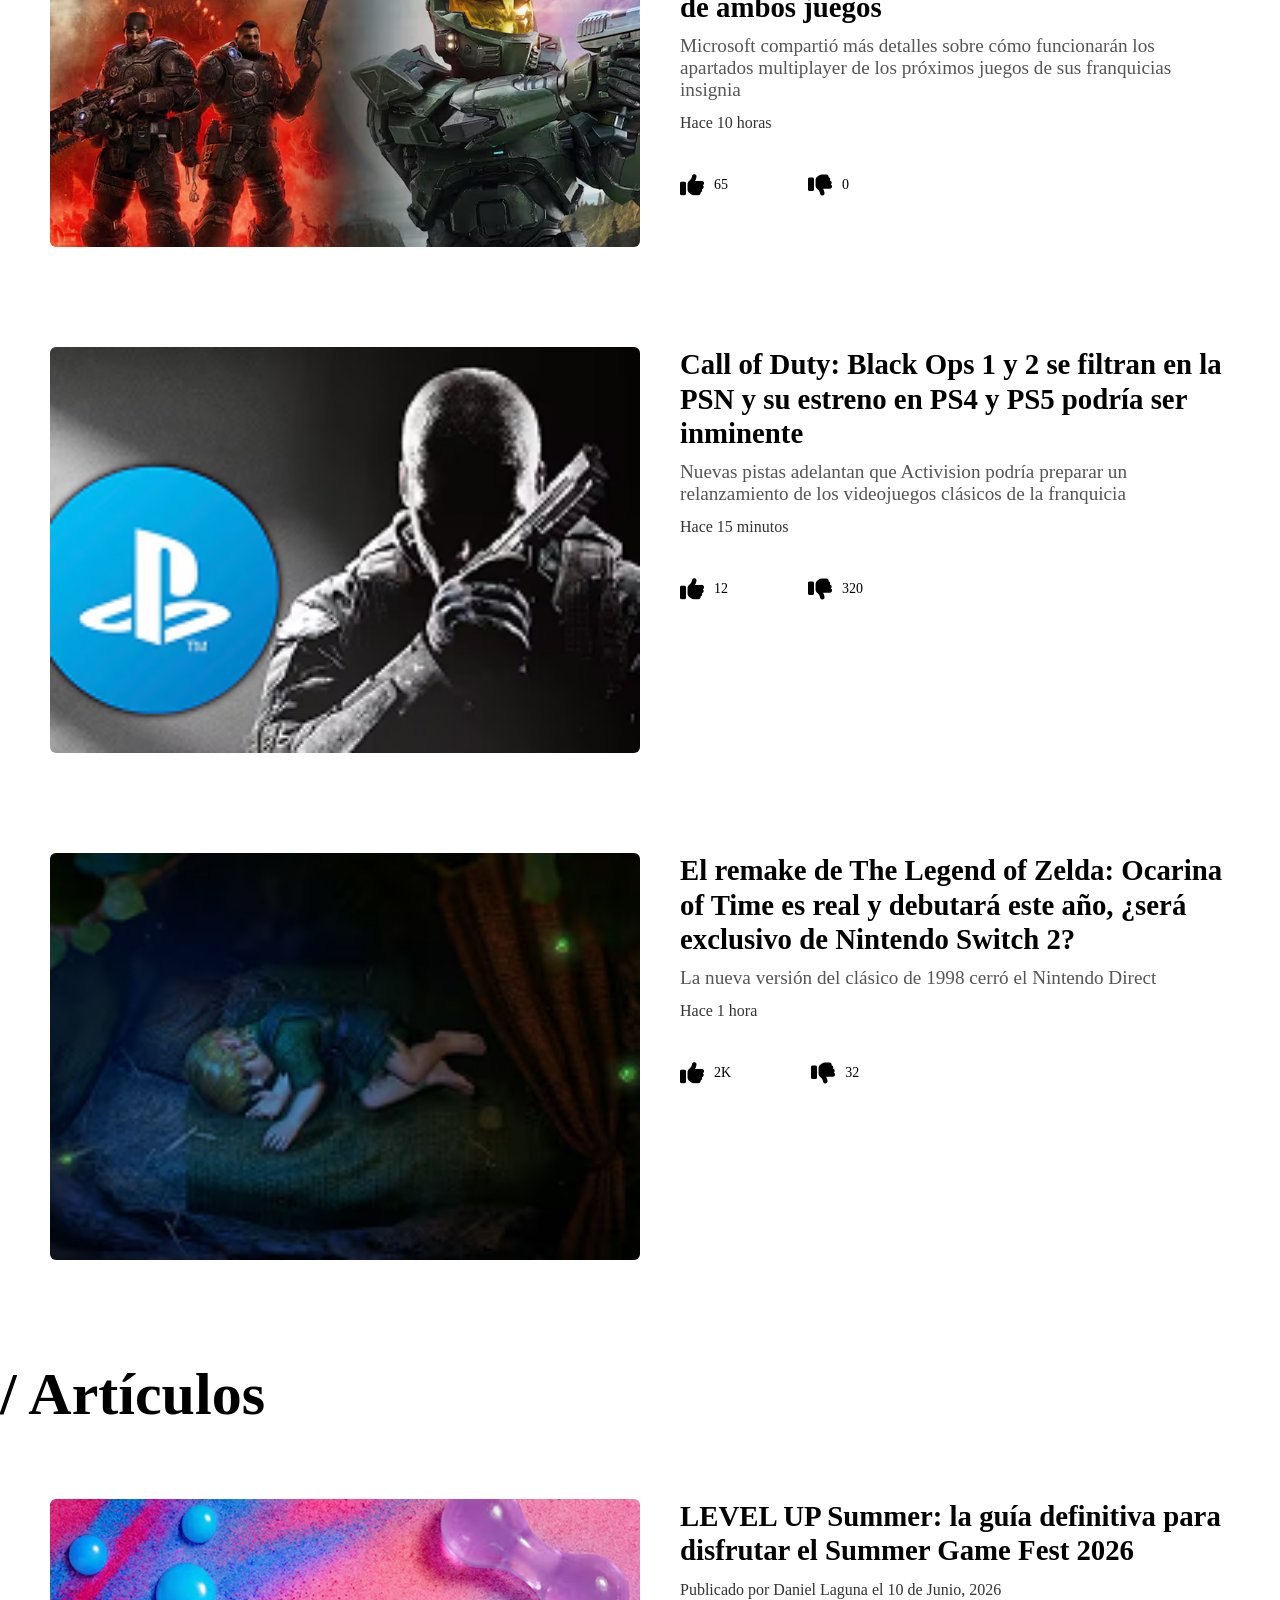
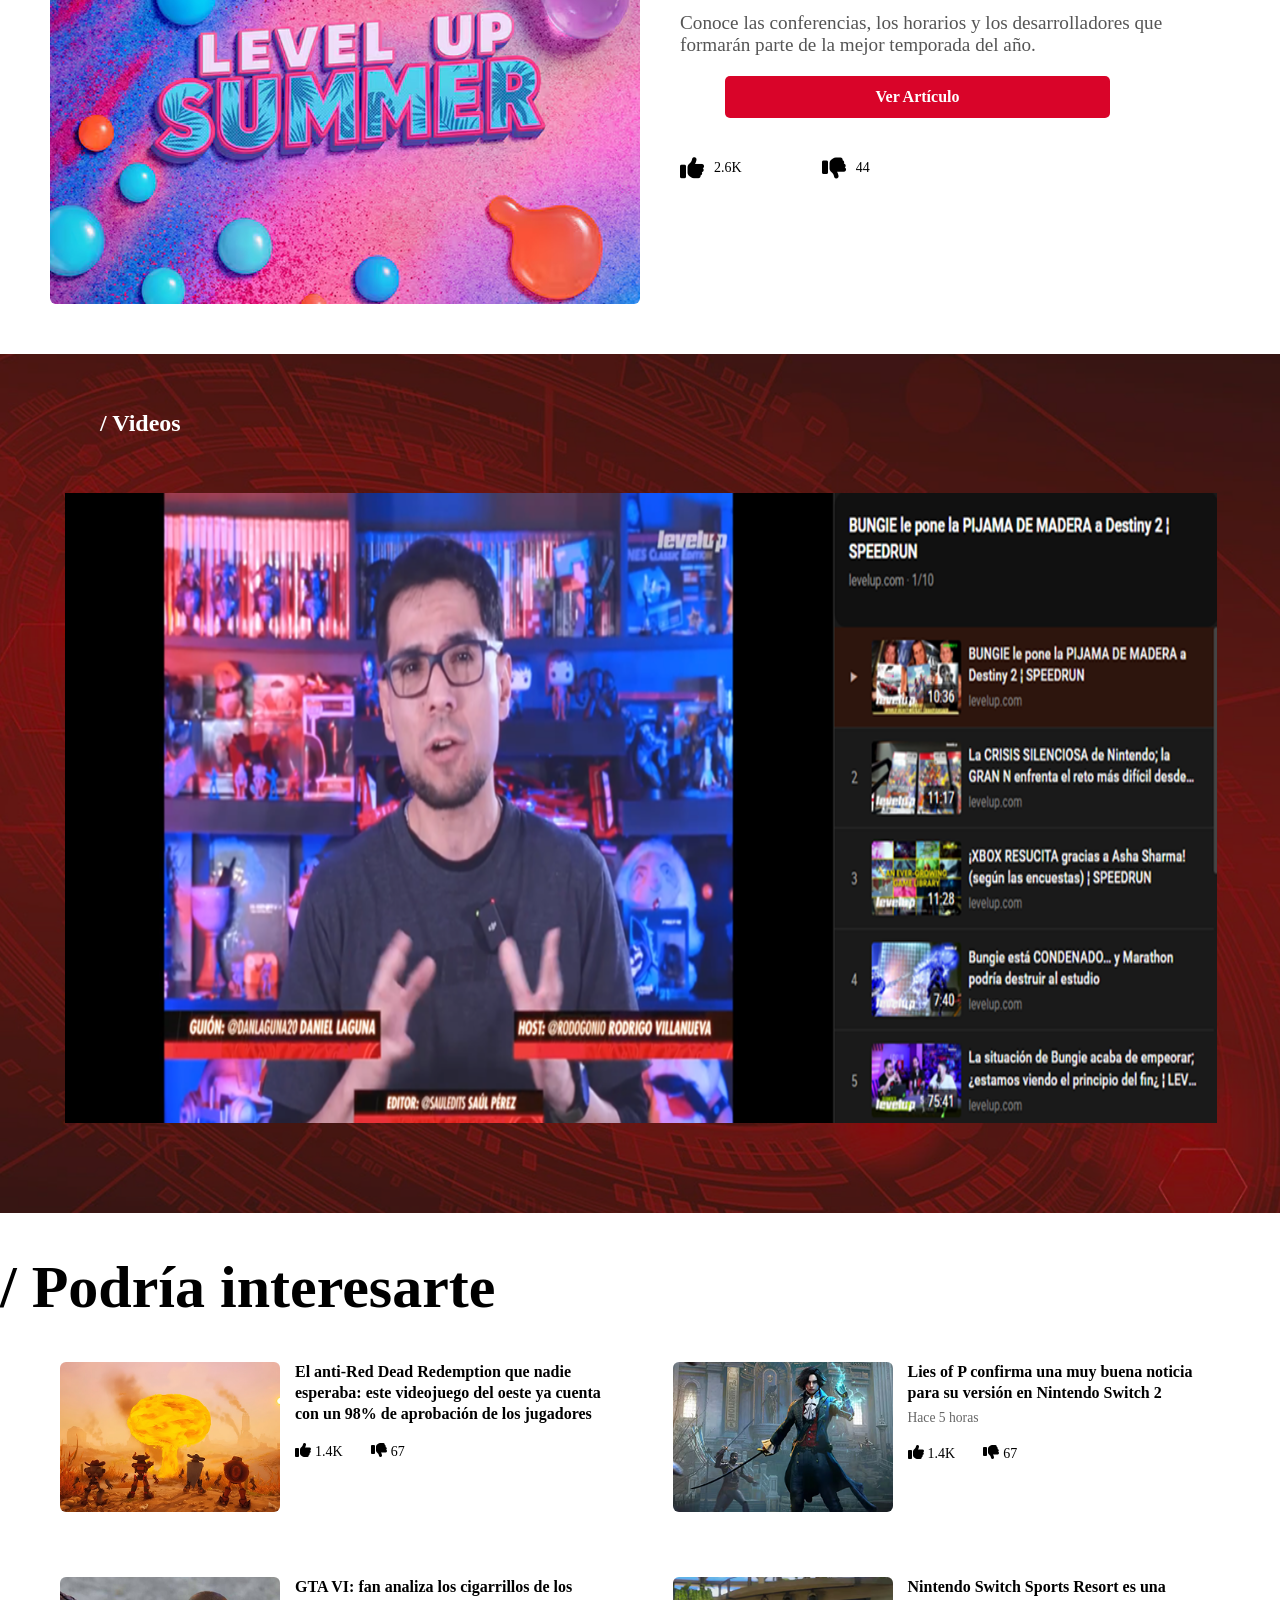
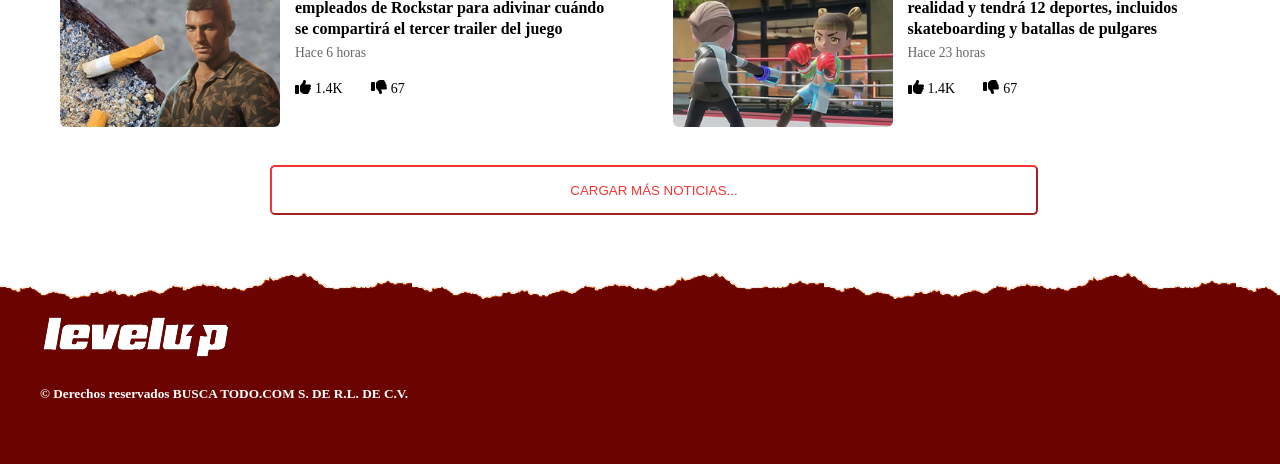
==== commit f09a78b5: "add: logs e imgs" ====
--- a/LevelUp/index.html
+++ b/LevelUp/index.html
@@ -16,7 +16,7 @@
   <body>
     <header>
       <nav>
-        <a href="./index.html" id="logo">
+        <a href="./home-log.html" id="logo">
           <img src="imgs/Logo_LevelUp.png" alt="" />
         </a>
         <ul class="menu-nav">
@@ -42,24 +42,42 @@
         </label>
       </nav>
       <!-- Modal Login -->
-<div id="login-modal" class="modal">
-  <div class="modal-contenido">
-    <span class="cerrar">&times;</span>
-    <h2>/ Iniciar Sesión</h2>
-    <form id="form-login">
-      <label for="nombre">Nombre o Correo</label>
-      <input type="text" id="nombre" placeholder="Usuario o Correo Electronico" name="nombre" required>
-
-      <label for="password">Contraseña</label>
-      <input type="password" id="password" placeholder="Contraseña" name="password" required>
-
-      <button type="submit" class="btn-submit">Entrar</button>
-    </form>
-    <p class="registro-texto"><a href="Estonovaahacernadaseguroxd.html">¿Olvidste tu contrasrña?</a></p>
-    <hr>
-    <p class="registro-texto">¿No tienes cuenta aún? <a href="Registro.html">Regístrate aquí</a></p>
-  </div>
-</div>
+      <div id="login-modal" class="modal">
+        <div class="modal-contenido">
+          <span class="cerrar">&times;</span>
+          <h2>/ Iniciar Sesión</h2>
+          <form id="form-login">
+            <label for="nombre">Nombre o Correo</label>
+            <input
+              type="text"
+              id="nombre"
+              placeholder="Usuario o Correo Electronico"
+              name="nombre"
+              required
+            />
+
+            <label for="password">Contraseña</label>
+            <input
+              type="password"
+              id="password"
+              placeholder="Contraseña"
+              name="password"
+              required
+            />
+
+            <button type="submit" class="btn-submit">Entrar</button>
+          </form>
+          <p class="registro-texto">
+            <a href="Estonovaahacernadaseguroxd.html"
+              >¿Olvidste tu contrasrña?</a
+            >
+          </p>
+          <hr />
+          <p class="registro-texto">
+            ¿No tienes cuenta aún? <a href="Registro.html">Regístrate aquí</a>
+          </p>
+        </div>
+      </div>
     </header>
     <!-- SECCION DE NOTICIAS PRINCIPAL -->
     <section id="Noticias">
@@ -96,53 +114,54 @@
       <article class="secundario">
         <img src="./Imgs/2_XBOX.png" alt="" />
         <div class="texto">
-        <h2 class="títulosArtículos">
-          XBOX Game Pass tendrá otros cambios para ser más accesible: Asha Sharma confirma su plan para mejorar el servicio este año
-          <p>Hace 5 horas</p>
-        </h2>
-        <!-- Valoración -->
-
-        <div class="rating-actions reacciónChiquita">
-          <div>
-            <i class="fa-solid fa-thumbs-up"></i>
-            <span>25</span>
-          </div>
-
-          <div>
-            <i class="fa-solid fa-thumbs-down"></i>
-            <span>3</span>
-          </div>
-        </div>
+          <h2 class="títulosArtículos">
+            XBOX Game Pass tendrá otros cambios para ser más accesible: Asha
+            Sharma confirma su plan para mejorar el servicio este año
+            <p>Hace 5 horas</p>
+          </h2>
+          <!-- Valoración -->
+
+          <div class="rating-actions reacciónChiquita">
+            <div>
+              <i class="fa-solid fa-thumbs-up"></i>
+              <span>25</span>
+            </div>
+
+            <div>
+              <i class="fa-solid fa-thumbs-down"></i>
+              <span>3</span>
+            </div>
+          </div>
         </div>
       </article>
 
       <article class="secundario">
         <img src="./Imgs/3.png" alt="" />
         <div class="texto">
-        <h2 class="títulosArtículos">
+          <h2 class="títulosArtículos">
             El remake de The Legend of Zelda: Ocarina of Time es real y debutará
             este año, ¿será exclusivo de Nintendo Switch 2?
-          <p>Hace 1 hora</p>
-        </h2>
-        <!-- Valoración -->
-
-        <div class="rating-actions reacciónChiquita">
-          <div>
-            <i class="fa-solid fa-thumbs-up"></i>
-            <span>2K</span>
-          </div>
-
-          <div>
-            <i class="fa-solid fa-thumbs-down"></i>
-            <span>32</span>
-          </div>
-        </div>
+            <p>Hace 1 hora</p>
+          </h2>
+          <!-- Valoración -->
+
+          <div class="rating-actions reacciónChiquita">
+            <div>
+              <i class="fa-solid fa-thumbs-up"></i>
+              <span>2K</span>
+            </div>
+
+            <div>
+              <i class="fa-solid fa-thumbs-down"></i>
+              <span>32</span>
+            </div>
+          </div>
         </div>
       </article>
 
       <article class="secundario">
-          <img src="./Imgs/4_Call_Of_Duty.png" alt="" />
-          <div class="texto">
+        <img src="./Imgs/4_Call_Of_Duty.png" alt="" />
+        <div class="texto">
           <h2 class="títulosArtículos">
             Call of Duty: Black Ops 1 y 2 se filtran en la PSN y su estreno en
             PS4 y PS5 podría ser inminente
@@ -484,7 +503,11 @@
 
     <section class="podria-interesarte articulitos">
       <article>
-        <img src="./Imgs/Podría interesarte/Anti-RDR.png" alt="" />
+        <img
+          class="imgs-podria-interesarte"
+          src="./Imgs/Podría interesarte/Anti-RDR.png"
+          alt=""
+        />
         <div class="texto">
           <h2 class="títulosArtículos">
             El anti-Red Dead Redemption que nadie esperaba: este videojuego del
@@ -507,7 +530,11 @@
       </article>
 
       <article>
-        <img src="./Imgs/Podría interesarte/Lies_Of_P.png" alt="" />
+        <img
+          class="imgs-podria-interesarte"
+          src="./Imgs/Podría interesarte/Lies_Of_P.png"
+          alt=""
+        />
         <div class="texto">
           <h2 class="títulosArtículos">
             Lies of P confirma una muy buena noticia para su versión en Nintendo
@@ -531,7 +558,11 @@
       </article>
 
       <article>
-        <img src="./Imgs/Podría interesarte/GTA_VI.png" alt="" />
+        <img
+          class="imgs-podria-interesarte"
+          src="./Imgs/Podría interesarte/GTA_VI.png"
+          alt=""
+        />
         <div class="texto">
           <h2 class="títulosArtículos">
             GTA VI: fan analiza los cigarrillos de los empleados de Rockstar
@@ -555,7 +586,11 @@
       </article>
 
       <article>
-        <img src="./Imgs/Podría interesarte/Nintendo_SSR.png" alt="" />
+        <img
+          class="imgs-podria-interesarte"
+          src="./Imgs/Podría interesarte/Nintendo_SSR.png"
+          alt=""
+        />
         <div class="texto">
           <h2 class="títulosArtículos">
             Nintendo Switch Sports Resort es una realidad y tendrá 12 deportes,
@@ -578,8 +613,8 @@
         </div>
       </article>
     </section>
-    
-    <br>
+
+    <br />
     <button class="cargarNoticias">CARGAR MÁS NOTICIAS...</button>
     <br />
     <br />
--- a/LevelUp/estilitos.css
+++ b/LevelUp/estilitos.css
@@ -126,7 +126,7 @@
   top: 0;
   width: 100%;
   height: 100%;
-  background-color: rgba(0,0,0,0.6);
+  background-color: rgba(0, 0, 0, 0.6);
   justify-content: center;
   align-items: center;
 }
@@ -198,9 +198,7 @@
   font-weight: 600;
 }
 
-
-
-/*===== SECCION NOTICIAS =====*/
+/*===== SECCIÓN NOTICIAS =====*/
 .títulosSección {
   font-size: 60px;
 }
@@ -433,7 +431,7 @@
   margin-left: 0px;
 }
 
-.podria-interesarte article img {
+.imgs-podria-interesarte {
   width: 220px;
   height: 150px;
   object-fit: cover;
@@ -507,6 +505,14 @@
 
 .reacciónChiquita span {
   font-size: 14px;
+}
+
+.botoncito_Rata {
+  position: absolute;
+  margin-left: 4px;
+  margin-top: 4px;
+  width: 28px;
+  height: 28px;
 }
 
 /*===== PIE DE PÁGINA =====*/
@@ -532,6 +538,7 @@
   padding: 12px 24px;
   text-decoration: none;
   border-radius: 5px;
+  margin-left: 270px;
 }
 
 .cargarNoticias:hover {
@@ -935,7 +942,7 @@
     height: 540px;
     margin-left: 30px;
   }
-  .despar{
+  .despar {
     display: none;
   }
 
@@ -974,7 +981,7 @@
     display: flex;
     margin-top: 12px;
     gap: 28px;
-}
+  }
 
   .secundario img {
     width: 140px;
@@ -1175,7 +1182,6 @@
     margin: 0;
   }
 
-
   /*===== modal perfil  MOBILE =====*/
   .modal-contenido {
     width: 90%;
@@ -1203,20 +1209,20 @@
   }
 
   .btn-submit {
-  background: #d90429;
-  color: white;
-  width: 330px;
-  border: none;
-  padding: 12px;
-  border-radius: 5px;
-  font-weight: 600;
-  cursor: pointer;
-  margin-top: 10px;
-}
-
-.btn-submit:hover {
-  background: #a0031f;
-}
+    background: #d90429;
+    color: white;
+    width: 330px;
+    border: none;
+    padding: 12px;
+    border-radius: 5px;
+    font-weight: 600;
+    cursor: pointer;
+    margin-top: 10px;
+  }
+
+  .btn-submit:hover {
+    background: #a0031f;
+  }
 
   .cerrar {
     top: 5px;
